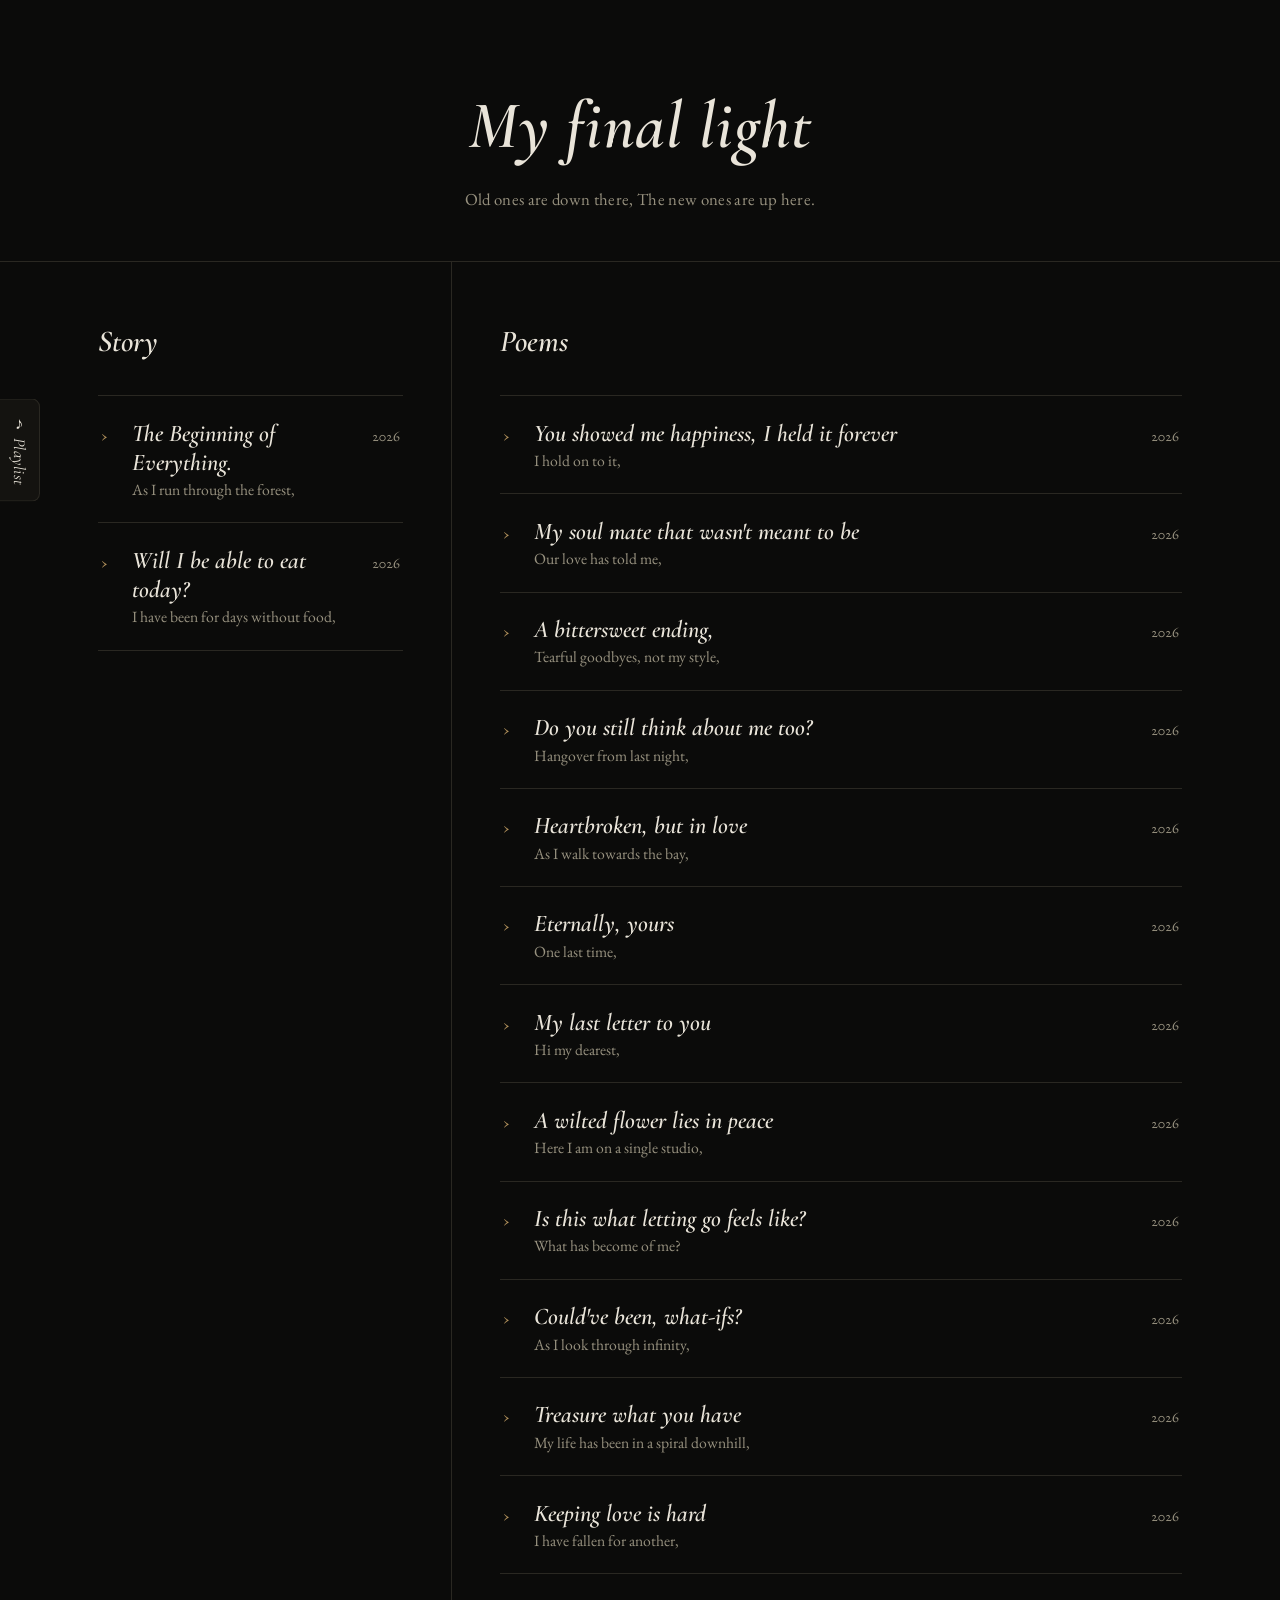
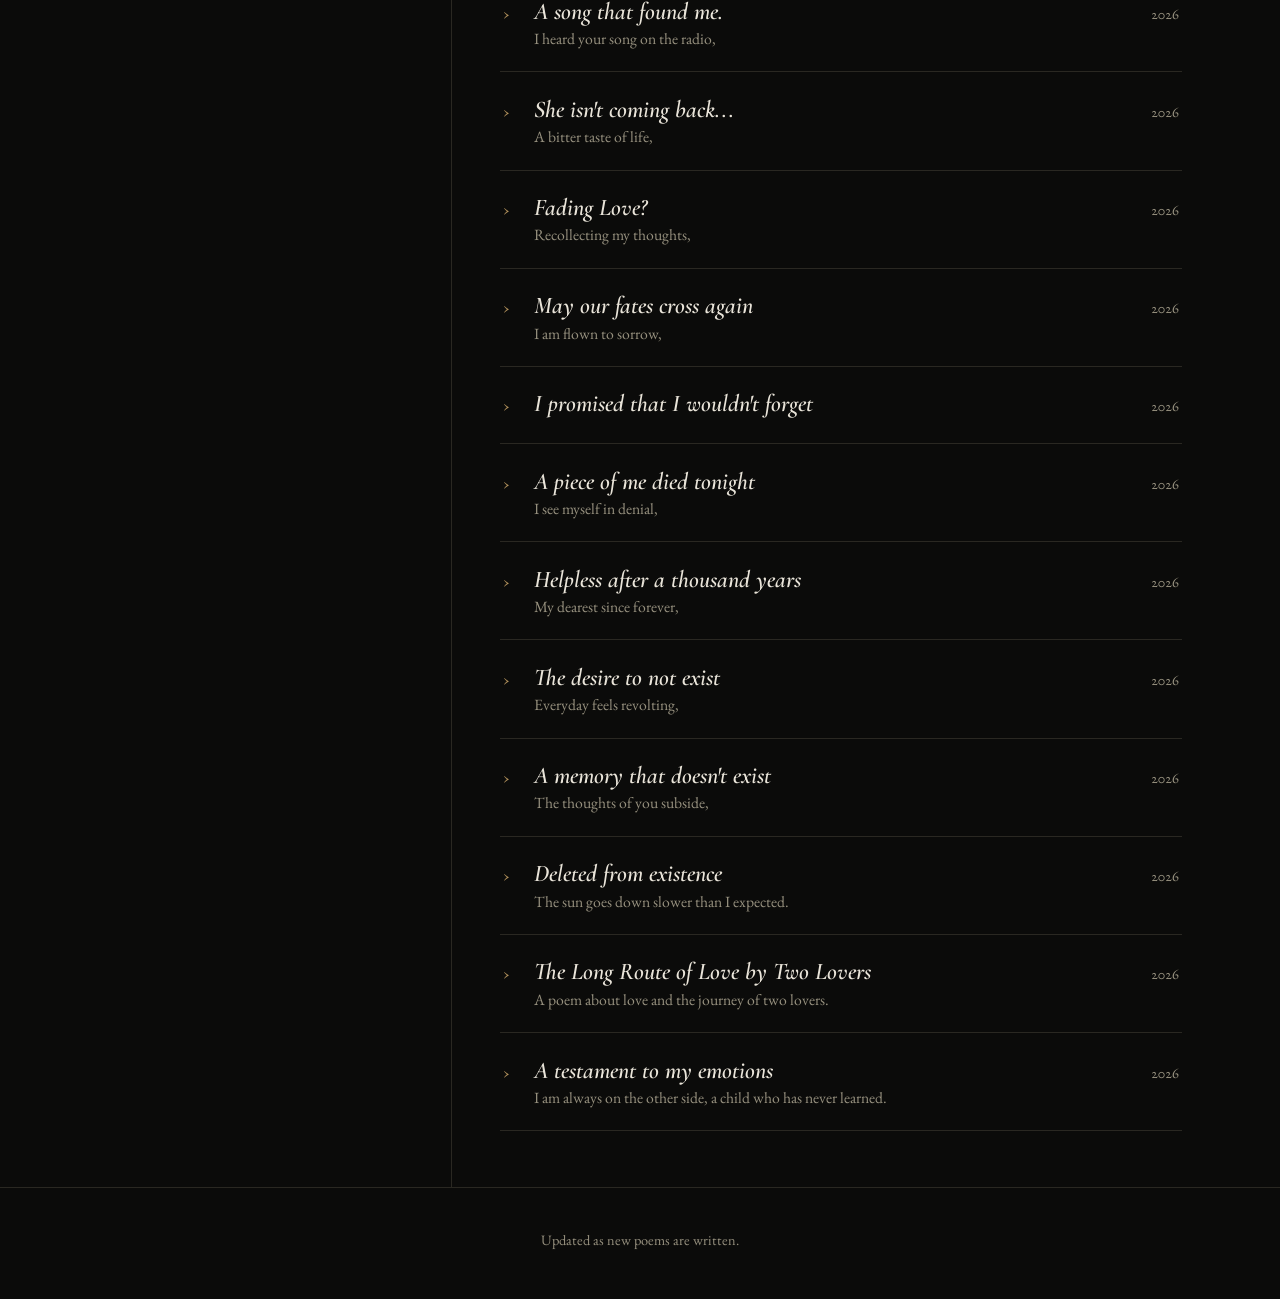
==== index.html @ 0ba79dc9 "Update header text for clarity" ====
<!DOCTYPE html>
<html lang="en">
<head>
<meta charset="UTF-8">
<meta name="viewport" content="width=device-width, initial-scale=1.0">
<title>Poems</title>
<link rel="preconnect" href="https://fonts.googleapis.com">
<link rel="preconnect" href="https://fonts.gstatic.com" crossorigin>
<link href="https://fonts.googleapis.com/css2?family=Cormorant+Garamond:ital,wght@0,400;0,600;1,400&family=EB+Garamond:ital,wght@0,400;0,500;1,400&display=swap" rel="stylesheet">

<meta name="description" content="A small collection of poems that I have written">
<meta property="og:type" content="website">
<meta property="og:title" content="The Final Light">
<meta property="og:description" content="A small collection of poems that I have written">
<meta property="og:url" content="https://flowercombsy.github.io/My-Poetry-is-Bad/">
<meta property="og:image" content="https://flowercombsy.github.io/My-Poetry-is-Bad/preview.png">
<meta name="twitter:card" content="summary_large_image">
<meta name="twitter:title" content="The Final Light">
<meta name="twitter:description" content="A small collection of poems and the stories behind them.">
<meta name="twitter:image" content="https://flowercombsy.github.io/My-Poetry-is-Bad/preview.png">
<meta name="theme-color" content="#0b0b0a">

<link rel="preconnect" href="https://fonts.googleapis.com">
<link rel="preconnect" href="https://fonts.gstatic.com" crossorigin>
<link href="https://fonts.googleapis.com/css2?family=Cormorant+Garamond:ital,wght@0,400;0,600;1,400&family=EB+Garamond:ital,wght@0,400;0,500;1,400&display=swap" rel="stylesheet">
  
<style>

  :root{
    --bg: #0b0b0a;
    --ink: #e9e4d9;
    --ink-dim: #97917f;
    --hair: #2a2822;
    --brass: #b3925c;
  }

  *{ box-sizing: border-box; }

  html, body{
    margin:0;
    padding:0;
    background: var(--bg);
    color: var(--ink);
  }

  body{
    font-family: "EB Garamond", Georgia, serif;
    font-size: 19px;
    line-height: 1.6;
  }

  a{ color: inherit; }

  ::selection{
    background: var(--brass);
    color: #0b0b0a;
  }

  header{
    padding: 4.5rem 2rem 3rem;
    text-align: center;
    border-bottom: 1px solid var(--hair);
  }

  header h1{
    font-family: "Cormorant Garamond", serif;
    font-weight: 600;
    font-style: italic;
    font-size: clamp(2.6rem, 6vw, 4.2rem);
    margin: 0 0 0.4rem;
    letter-spacing: 0.01em;
  }

  header p{
    margin: 0;
    color: var(--ink-dim);
    font-size: 1.05rem;
    letter-spacing: 0.02em;
  }

  main{
    display: grid;
    grid-template-columns: minmax(240px, 34%) 1px minmax(0, 1fr);
    max-width: 1180px;
    margin: 0 auto;
    min-height: 60vh;
  }

  .divider{
    background: var(--hair);
  }

  section{
    padding: 3.5rem 3rem;
  }

  h2{
    font-family: "Cormorant Garamond", serif;
    font-weight: 600;
    font-style: italic;
    font-size: 1.9rem;
    margin: 0 0 1.8rem;
    color: var(--ink);
  }


  .entry-list{
    display: flex;
    flex-direction: column;
  }

  .entry{
    border-top: 1px solid var(--hair);
  }

  .entry:last-child{
    border-bottom: 1px solid var(--hair);
  }

  .entry-row{
    width: 100%;
    background: none;
    border: none;
    color: inherit;
    font-family: inherit;
    text-align: left;
    cursor: pointer;
    padding: 1.4rem 0.2rem;
    display: flex;
    align-items: baseline;
    gap: 1.2rem;
    position: relative;
  }

  .entry-row:focus-visible{
    outline: 1px solid var(--brass);
    outline-offset: 4px;
  }

  .entry-mark{
    flex: none;
    width: 0.7rem;
    color: var(--brass);
    font-size: 1.1rem;
    transform: rotate(0deg);
    transition: transform 0.35s ease;
    line-height: 1;
    margin-top: 0.15rem;
  }

  .entry.open .entry-mark{
    transform: rotate(90deg);
  }

  .entry-heading{
    flex: 1;
    min-width: 0;
  }

  .entry-title{
    font-family: "Cormorant Garamond", serif;
    font-style: italic;
    font-size: 1.5rem;
    font-weight: 600;
    display: block;
  }

  .entry-preview{
    color: var(--ink-dim);
    font-size: 0.98rem;
    display: block;
    margin-top: 0.15rem;
    white-space: nowrap;
    overflow: hidden;
    text-overflow: ellipsis;
    transition: opacity 0.25s ease;
  }

  .entry.open .entry-preview{
    opacity: 0;
  }

  .entry-date{
    flex: none;
    color: var(--ink-dim);
    font-size: 0.92rem;
    font-variant-numeric: oldstyle-nums;
  }

  .entry-body-wrap{
    display: grid;
    grid-template-rows: 0fr;
    transition: grid-template-rows 0.5s cubic-bezier(0.22, 1, 0.36, 1);
  }

  .entry.open .entry-body-wrap{
    grid-template-rows: 1fr;
  }

  .entry-body-inner{
    overflow: hidden;
  }

  .entry-body{
    margin: 0 0 2rem;
    padding: 0 0 0 1.9rem;
    white-space: pre-line;
    font-size: 1.15rem;
    line-height: 1.85;
    color: #ded8ca;
    opacity: 0;
    transform: translateY(-6px);
    transition: opacity 0.4s ease 0.08s, transform 0.4s ease 0.08s;
  }

  .entry.open .entry-body{
    opacity: 1;
    transform: translateY(0);
  }

  #poems .entry-body{
    padding-left: 1.9rem;
  }

  .empty-note{
    color: var(--ink-dim);
    font-style: italic;
  }

  footer{
    text-align: center;
    padding: 2.5rem 1rem 3rem;
    color: var(--ink-dim);
    font-size: 0.9rem;
    border-top: 1px solid var(--hair);
  }

  @media (max-width: 760px){
    main{
      grid-template-columns: 1fr;
    }
    .divider{
      display: none;
    }
    section{
      padding: 2.5rem 1.5rem;
      border-bottom: 1px solid var(--hair);
    }
    header{
      padding: 3rem 1.5rem 2.2rem;
    }
  }

  @media (prefers-reduced-motion: reduce){
    .entry-body-wrap, .entry-body, .entry-mark, .entry-preview{
      transition: none !important;
    }
  }


  .playlist-tab{
    position: fixed;
    top: 50%;
    left: 0;
    transform: translateY(-50%);
    z-index: 20;
    background: #141310;
    border: 1px solid var(--hair);
    border-left: none;
    color: var(--ink);
    font-family: "Cormorant Garamond", serif;
    font-style: italic;
    font-size: 1.05rem;
    letter-spacing: 0.03em;
    padding: 0.9rem 0.55rem;
    border-radius: 0 8px 8px 0;
    cursor: pointer;
    writing-mode: vertical-rl;
    transition: background 0.25s ease, left 0.4s cubic-bezier(0.22, 1, 0.36, 1), color 0.25s ease;
  }

  .playlist-tab:hover{
    color: var(--brass);
    background: #1a1814;
  }

  .playlist-tab.shifted{
    left: 300px;
  }

  .playlist-panel{
    position: fixed;
    top: 0;
    left: 0;
    height: 100%;
    width: 300px;
    max-width: 84vw;
    background: #0e0d0b;
    border-right: 1px solid var(--hair);
    z-index: 19;
    transform: translateX(-100%);
    transition: transform 0.45s cubic-bezier(0.22, 1, 0.36, 1);
    display: flex;
    flex-direction: column;
    padding: 2.2rem 1.4rem;
    overflow-y: auto;
  }

  .playlist-panel.open{
    transform: translateX(0);
  }

  .playlist-panel h3{
    font-family: "Cormorant Garamond", serif;
    font-weight: 600;
    font-style: italic;
    font-size: 1.4rem;
    margin: 0 0 1.2rem;
    color: var(--ink);
  }

  .track-list{
    display: flex;
    flex-direction: column;
    gap: 0.2rem;
  }

  .track-row{
    display: flex;
    align-items: center;
    gap: 0.7rem;
    padding: 0.6rem 0.3rem;
    border-top: 1px solid var(--hair);
  }

  .track-list .track-row:last-child{
    border-bottom: 1px solid var(--hair);
  }

  .track-row.playing .track-name{
    color: var(--brass);
  }

  .track-play{
    flex: none;
    width: 2rem;
    height: 2rem;
    border-radius: 50%;
    border: 1px solid var(--hair);
    background: none;
    color: var(--ink);
    cursor: pointer;
    font-size: 0.85rem;
    display: flex;
    align-items: center;
    justify-content: center;
    transition: border-color 0.2s ease, color 0.2s ease;
  }

  .track-play:hover{
    border-color: var(--brass);
    color: var(--brass);
  }

  .track-name{
    flex: 1;
    min-width: 0;
    font-size: 0.95rem;
    white-space: nowrap;
    overflow: hidden;
    text-overflow: ellipsis;
  }

  .volume-control{
    display: flex;
    align-items: center;
    gap: 0.6rem;
    margin-bottom: 1.3rem;
    color: var(--ink-dim);
    font-size: 0.85rem;
  }

  .volume-control input[type="range"]{
    flex: 1;
    accent-color: var(--brass);
  }

  .playlist-note{
    margin-top: 1.2rem;
    font-size: 0.85rem;
    color: var(--ink-dim);
    line-height: 1.5;
  }

  .playlist-note a{
    color: var(--brass);
    text-decoration: underline;
  }

  @media (max-width: 760px){
    .playlist-tab.shifted{
      left: 84vw;
    }
  }
</style>
</head>
<body>

<button class="playlist-tab" id="playlist-tab">♪ Playlist</button>

<div class="playlist-panel" id="playlist-panel">
  <h3>Playlist</h3>

  <div class="volume-control">
    <span>🎵</span>
    <input type="range" id="volume-slider" min="0" max="1" step="0.01" value="0.8">
  </div>

  <div class="track-list" id="track-list"></div>

  <p class="playlist-note">Just a simple playlist, adding requested songs if wanted.
Credits: <a href="https://www.youtube.com/@Seycara" target="_blank" rel="noopener">@Seycara</a></p>
</div>

<header>
  <h1>My final light</h1>
  <p>Old ones are down there, The new ones are up here.</p>
</header>

<main>

  <section id="story">
    <h2>Story</h2>
    <div class="entry-list" id="story-list"></div>
  </section>

  <div class="divider"></div>

  <section id="poems">
    <h2>Poems</h2>
    <div class="entry-list" id="poem-list"></div>
  </section>

</main>

<footer>
  Updated as new poems are written.
</footer>

<script>

  const stories = [
    {
      title: "The Beginning of Everything.",
      date: "2026",
      preview: "As I run through the forest,",
      body: `I run from the bandits that slayed my mother,
      Nothing here is comforting, I am in pain`
    },
    {
      title: "Will I be able to eat today?",
      date: "2026",
      preview: "I have been for days without food,",
      body: `I have been running for days without food,
      I feel my legs start to weaken,
      My life, is this what it amounts to?`
    }
  ];

  const poems = [
    {
      title: "You showed me happiness, I held it forever",
      date: "2026",
      preview: "I hold on to it,",
      body: `I hold on to it,
Hoping it would never split,
I feel free,
My thoughts still eerie,

The point of no return,
Now nothing is fiction,
A miracle,
That easily fickle,

I wrote an epitaph,
I hope it was enough,
At your grave I decided to stay,
Everything was gray,

I'm so done,
Till we meet again,
I wish to attain,
A new ambition.
`
    },
    {
      title: "My soul mate that wasn't meant to be",
      date: "2026",
      preview: "Our love has told me,",
      body: `Our love has told me,
That we were too early to be,
My vow of unconditional love,
Was nothing more than a delusional cloud,

The feelings of joy and sorrow,
To still feel those feelings when I look at our old photos,
On a state that no man should be in,
Deep sorrow from within,

I saw a lily,
It reminded me of thee,
We could never be,
Yet I clung unto that dream,

I'm lonely,
I wish I saw you closely,
I look at reality,
I wish to dream eternally. 
`
    },
        {
      title: "A bittersweet ending,",
      date: "2026",
      preview: "Tearful goodbyes, not my style,",
      body: `Tearful goodbyes, not my style,
Yet after the smiles,
I run for miles,
Waiting for the tears to subside,

The break-up was casual,
You thought it was mutual,
All I could do is be silent,
While the shine goes off your pendant,

My dear, for the last time,
A final goodbye,
Now that we're strangers,
Pretending that we've never been,

A severed tree,
A yggdrasil that bloomed too early,
Our love was real,
But fragile like pure steel.`
    },
        {
      title: "Do you still think about me too?",
      date: "2026",
      preview: "Hangover from last night,",
      body: `Hangover from last night,
Appetite, satisfied,
Nameless, yet fascinated,
Inside of the backlight,
Bargaining, in a stage of grief,
Ecstatic, only for a brief,
Thereafter, can we still be?
Harmful, despite my pleas,

Facades, all unnoticed,
Oasis of a minimalist,
Resting, like a herbalist,

Yarns, scattered all across the bay,
Oftentimes, I move slowly like algae,
Uncertain, and became an allay.
`
    },
        {
      title: "Heartbroken, but in love",
      date: "2026",
      preview: "As I walk towards the bay,",
      body: `As I walk towards the bay,
A woman interrupts my way,
She asked me, are you fine?
I answered no, dead inside,

What's wrong? she said,
Everything, I replied,
Talk about it, she said,
I want to die, I replied,

As I try to jump off the bay,
She pulled my arm and yelled, stay!
Why? I yelled in pain!
You have so much reason to stay!

Standing here I realize,
Did I really want to die?
Looked back, she disappeared,
Now I see that was my consciousness trying to interfere.`
    },
        {
      title: "Eternally, yours",
      date: "2026",
      preview: "One last time,",
      body: `One last time,
I wish to see you, heroine,
For the last time,
I want to rewind,

I'm still yours,
Forevermore,
I don't know why,
Every time I think about you, I cry.

I had hoped, you would be my wife,
Yet, every time I wished for praise,
You make me feel dead inside,
I was alive with your daylight,

My regrets haunt me,
I wish it was a different me,
I was satisfied,
God, I wish you just lied.`
    },
        {
      title: "My last letter to you",
      date: "2026",
      preview: "Hi my dearest,",
      body: `Hi my dearest,
I hope this letter meets you after my attempt,
When the time is right,
My life, you were my only light,

Just know that, you aren't to blame,
For all the mistakes I have made,
Maybe I could've written this better,
But honestly, me? getting better?

My heart is racing,
Everything hurts,
My dearest, $&#@*#@!
I hope to see you,
In another life,
Or at the other side,
Maybe next time.`
    },
        {
      title: "A wilted flower lies in peace",
      date: "2026",
      preview: "Here I am on a single studio,",
      body: `Here I am on a single studio,
I made it through,
The computers have made me need glasses,
Doing well now, in my classes,

Only when I chose to bend,
I escape this painful nail bed,
A realization hits, confrontation,
You wanted me to have self-preservation,

When I look at the sky,
I realize,
That I have another source of light,
And I became independently bright.`
    },
        {
      title: "Is this what letting go feels like?",
      date: "2026",
      preview: "What has become of me?",
      body: `What has become of me?
All I see, is a boy whose afraid to fee,
I ask myself why,
When all I have done is cry,

My apartment still has a blue shade,
Just like the color of your jade,
You know, I heard thunder,
The same some I heard when we were youngsters,

Head over heels for your approval,
But when I saw you, I realize that I wasn't substantial,
I still don't know how to say goodbye,
Do I learn to move on?

I feel a sense of, calm and helpless,
When I realize, I was always less,
I wish, I could have been more,
Only if, I didn't close my door.`
    },
        {
      title: "Could've been, what-ifs?",
      date: "2026",
      preview: "As I look through infinity,",
      body: `As I look through infinity,
It hits that I am ordinary,
When I fell,
Everything was broken beyond the shell,

I wanted you to stay,
But every time I wanted to say,
You lead me estray,
I tried for both our sake,

You know I always hated severing,
And you always talked about leaving,
If I had confessed my feelings since eight,
At least I may have had a chance to negotiate,

If I had said my declaration,
Then maybe, there could have been no separation,
My dearest, you were always on the top of my narrative,
I always imagined myself as a negative.`
    },
        {
      title: "Treasure what you have",
      date: "2026",
      preview: "My life has been in a spiral downhill,",
      body: `My life has been in a spiral downhill,
Ever since you went up the biggest hill,
I ask for fate, why is it so cruel?
You were my only fuel,

My happiness gone in the blink of an eye,
I wonder, when will it be my time?
The chain of thoughts that make me drive,
Makes me wish I could have seen you thrive,

You had, the highest courtesy,
Yet you chose to be completely honest with me,
Our stupid, yet highly anticipated dreams,
Disappear along with thee,

I pray, everyday that this is a dream,
Yet I see the contrary.`
    },
        {
      title: "Keeping love is hard",
      date: "2026",
      preview: "I have fallen for another,",
      body: `I have fallen for another,
My calendar had a reminder,
Would have been our first anniversary,
If we didn't go to different unversities,

Was it illiteracy,
When you were nice to me?
Wallowing in despair,
As I feel my body start to disrepair,

My emotions got the best of me,
As I look, a tree,
The one we planted together when we were sixteen,
It has turned ghostly,

I wonder the depth,
As I feel every breath,
When I saw my new partners beauty,
That's when I realized my love for you has gone truly empty.`
    },
        {
      title: "A song that found me.",
      date: "2026",
      preview: "I heard your song on the radio,",
      body: `I heard your song on the radio,
God, I wish I hadn't played that stereo,
I feel stupid,
Even the rain feels like acid,

I was on a vacation in Tokyo,
And on the billboard, I saw your portfolio,
This time, I saw you differently,
Now I just feel apathy,

I see myself as meaningless,
I remember when I accepted your willingness,
Was I really your jockey?
Or do I have a blind psyche?

Remember when you gave me a wrapper?
Your favorite sweater,
Now I'm stuck in this chamber,
Realizing I'm a fucking failure.`
    },
        {
      title: "She isn't coming back...",
      date: "2026",
      preview: "A bitter taste of life,",
      body: `A bitter taste of life,
As I wonder, what if you were mine,
Feelings of melancholy,
When I truly realize we weren't meant to be,

Tightening my necktie,
I swear I saw you nearby,
Only that I saw a butterfly,
You and another guy,

What I saw was clear,
You were no longer my dear,
It's the twelfth,
I'm no longer myself,

All I can do is be on the backscreen,
As I hope to never be seen,
I may not be a griffin,
But I cannot see myself being a phoenix.
`
    },
        {
      title: "Fading Love?",
      date: "2026",
      preview: "Recollecting my thoughts,",
      body: `Recollecting my thoughts,
Now I operate with a clear conscience,
Shiny like the ore of quartz,
I start gaining back my patience,

My health is better, how have you been?
See as you start to grin,
"Mentally healthy",
Still on our twenties,

Still a fair maiden in my eyes,
All the guys see you as a prize,
As prosperous as our difference may be,
We still rest under the same beating tree,

I still sit below,
Drinking our favorite cacao.`
    },
        {
      title: "May our fates cross again",
      date: "2026",
      preview: "I am flown to sorrow,",
      body: `I am flown to sorrow,
I feel a sense of gloom within,
A disgusting person, hurting like an urchin,
Distancing yourself from me, I see, slowly forming a halo on thee,

Hopeful, yet unable to be reassured,
As I stand and look east, unsecured,
Turned into a pessimistic person,
Losing  hope by closing the bright curtain,

Reminiscing of when I wore a mask,
Reaching for a flask,
Everyday being an empty canvas,
Yet, when blessed by your grandness,
I feel ever so gracious.

So, this is goodbye?
All the times I try to deny,
And this is how it all ends?
As I look at the pictures, our love torn to shreds.`
    },
        {
      title: "I promised that I wouldn't forget",
      date: "2026",
      preview: "",
      body: `Do you remember our vows?
I remembered it, when I came back to our old house,
I cried, and I cried,
You told me it was your dream to live on the countryside,

A promise that I've held on,
Now I see the dawn rising east on my new lawn,
I still see myself longing for you,
Reminiscing of when we saw the ocean views,

I still see you in my dreams,
Trying to talk to you, yet always fleeting away from me,
Desperate to fall asleep and see you again,
I got closer to you, today,
This time, we were riding the subway,
All the dreams you were in led me estray,
Throughout my many endeavors,
I realize no one can replace you forever.`
    },
        {
      title: "A piece of me died tonight",
      date: "2026",
      preview: "I see myself in denial,",
      body: `I see myself in denial,
A frantic plea gone viral,
I try to understand what this symbolize,
As I run from our fleeting paradise,

The wind sharply breezes through the night,
As I hope to see you in a bright light, in a dress of white,
My thoughts begin to see you loathsome,
And I remember our dreams of living in Harlem,

As I write my feelings in this literature,
I help myself by not looking at your letters of overture,
Making sense trying to get out using bail,
A realization hits, I am truly frail,

The city lights brighten my darkest night,
Yet, you shine brighter in my eyes,
Is this goodbye?
Maybe in another life.`
    },
        {
      title: "Helpless after a thousand years",
      date: "2026",
      preview: "My dearest since forever,",
      body: `My dearest since forever,
I remember when I was still a wanderer,
Yet after spending centuries alone,
You are still of whom I adore,

You were the only one of whose wits challenged mine,
I still remember our times dining near the shrine,
A precedent reputation after your passing,
The civilization you built is still thriving,

My dearest, %8^23!@3
How have you been?
I am nothing, still a constructed screen,
Your novelty lives on for eternity.`
    },
        {
      title: "The desire to not exist",
      date: "2026",
      preview: "Everyday feels revolting,",
      body: `Everyday feels revolting,
Existing is exhausting,
I sit in a world full of billions,
A man who can't even find his own purpose,

I love in a household of desolate,
Waiting for my inevitable fate,
And when I ask myself if I have done enough,
I sit on a cell, an open door, cuffed by my thoughts on the wall,

I see my death on the screen,
Yet I do not wnat it to be seen,
I see her, my bride,
She is waiting for me on the other side,

These classified thoughts of mine alone,
Waiting for deaths call on the payphone,
My voice, all monotone,
Counting my time on the ticking metronome.
`
    },
        {
      title: "A memory that doesn't exist",
      date: "2026",
      preview: "The thoughts of you subside,",
      body: `The thoughts of you subside,
Yet every time, I am mystified,
You, are still starry-eyed,
I remember that day when I cried,

Today is the day,
Where you were out, on a display,
I see you, riding a red sleigh,
A moment that I always display,

Together we share our weakness,
A brief moment of when we see our uniqueness,
I feel your sweetness,
Your skin feels so sleekness,

I woke up,
As my dream comes to an end,
I choke up,
My heart beating, trying to mend,
I throw up,
I forgot that we had a bitter end.`
    },
    {
      title: "Deleted from existence",
      date: "2026",
      preview: "The sun goes down slower than I expected.",
      body: `I thought that you had forgotten,
Of my life, when it was rotten,
You ask of why I was so atrocious,
Yet you stop when you see into the gnosis,

I sink slowly into my insanity,
A wonder if it is all a fantasy,
I stand here, feeling redundant,
You stand in a pedestal, all triumphant,

A man like me, full of sophistry,
Even falls for the devils trickery,
A life he proposed of realism,
It made me question my moralism,

Laying here, an organized conjugation,
Sitting here, finding out the rest of my morphology,
Even if I start rewriting,
I start to see an distorted illusion,
A fracked of never seen history,
Of every sign that is foreboding.`
    },
    {
      title: "The Long Route of Love by Two Lovers",
      date: "2026",
      preview: "A poem about love and the journey of two lovers.",
      body: `Hi, I know you're seeing this,
But my mind is in a heavy mist,
I know you're full of fear,
But you can reside next to me, dear,

You know, you're the one I want,
So let me use my magical bond,
Calming you is my favorite past time,
We we're on cloud nine,

At first, it was an awkward silence that could only be broken by a falling dime,
For all the guys that want you, having you by my side feels like a crime,
Lover, my dearest, and the one I steered myself towards to,
As we lean over the horizon, I see that our love has become true,
Spring has arrived, our live is so beautiful, like the blooming flowers that pass by,

The calmness with you has made me feel helpless,
When I think of what might have been, I feel a sense of dreadfulness,
Oh, I do! As my flattering heart accepts your proposal!
I still reminisce of when you rejected your fathers endorsement of removal!

Oh my dearest, how long has it been?
It has been so long since I've been so keen,
In our grand-children's eyes, I see you, my love,
I think I saw you on the form of a dove,
I love you.`
    },
    {
      title: "A testament to my emotions",
      date: "2026",
      preview: "I am always on the other side, a child who has never learned.",
      body: `I am always on the other side,
A child who has never learned,
Yet, my emotions always seem to yearn,
for your dazzling light,

How many times do I need to learn?
Yet when I put these thoughts into words, my eyes always blur,
I cant help but express that I am irreplaceable,
But for me, you're indespesible,
If I learn how to say goodbye,
Will I be able to see myself moving on?

I feel the heavy burdens of sorrow,
For I have become nothing more than hollow,
My mind is a room full of haze,
A man mentally trapped in a distorted maze,

I push myself away from your life,
Reminiscing of what could have been while eating rice,
I can't stop the tears,
Even throughout, all these years,
I wish I could have loved you, when you were near,
I MISS YOU, MY DEAR,
My dearest, #%&(*$%31
You were the prettiest,
The loveliest,
Goodbye.`
    }
    
  ];

  function renderEntries(entries, container, emptyMessage){
    if(entries.length === 0){
      container.innerHTML = `<p class="empty-note">${emptyMessage}</p>`;
      return;
    }

    entries.forEach((entry) => {
      const item = document.createElement("div");
      item.className = "entry";

      item.innerHTML = `
        <button class="entry-row" aria-expanded="false">
          <span class="entry-mark">&rsaquo;</span>
          <span class="entry-heading">
            <span class="entry-title">${entry.title}</span>
            <span class="entry-preview">${entry.preview || ""}</span>
          </span>
          <span class="entry-date">${entry.date || ""}</span>
        </button>
        <div class="entry-body-wrap">
          <div class="entry-body-inner">
            <p class="entry-body">${entry.body.trim()}</p>
          </div>
        </div>
      `;

      const row = item.querySelector(".entry-row");
      row.addEventListener("click", () => {
        const isOpen = item.classList.contains("open");
        item.classList.toggle("open", !isOpen);
        row.setAttribute("aria-expanded", String(!isOpen));
      });

      container.appendChild(item);
    });
  }

  renderEntries(stories, document.getElementById("story-list"), "");
  renderEntries(poems, document.getElementById("poem-list"), "");
</script>

<script>
  const tracks = [
    { name: "when-she-laughs.mp3", file: "audios/when-she-laughs.mp3" },
    { name: "Placeholder", file: "audio/placeholder.mp3" }
  ];

  const audio = new Audio();
  audio.volume = 0.8;
  let currentTrack = -1;

  const trackListEl = document.getElementById("track-list");
  const volumeSlider = document.getElementById("volume-slider");
  const playlistTab = document.getElementById("playlist-tab");
  const playlistPanel = document.getElementById("playlist-panel");

  const rows = tracks.map((track, i) => {
    const row = document.createElement("div");
    row.className = "track-row";
    row.innerHTML = `
      <button class="track-play" aria-label="Play ${track.name}">▶</button>
      <span class="track-name">${track.name}</span>
    `;
    const btn = row.querySelector(".track-play");
    btn.addEventListener("click", () => {
      if(currentTrack === i && !audio.paused){
        audio.pause();
      } else {
        playTrack(i);
      }
    });
    trackListEl.appendChild(row);
    return row;
  });

  function setPlayingUI(){
    rows.forEach((row, i) => {
      const btn = row.querySelector(".track-play");
      const isThisTrack = i === currentTrack;
      const isPlaying = isThisTrack && !audio.paused;
      row.classList.toggle("playing", isPlaying);
      btn.textContent = isPlaying ? "⏸" : "▶";
    });
  }

  function playTrack(i){
    currentTrack = (i + tracks.length) % tracks.length;
    audio.src = tracks[currentTrack].file;
    audio.play().catch(() => {
    });
    setPlayingUI();
  }

  audio.addEventListener("play", setPlayingUI);
  audio.addEventListener("pause", setPlayingUI);
  audio.addEventListener("ended", () => playTrack(currentTrack + 1));

  volumeSlider.addEventListener("input", () => {
    audio.volume = parseFloat(volumeSlider.value);
  });

  playlistTab.addEventListener("click", () => {
    const isOpen = playlistPanel.classList.toggle("open");
    playlistTab.classList.toggle("shifted", isOpen);
    playlistTab.textContent = isOpen ? "✕ Close" : "♪ Playlist";
  });
</script>

</body>
</html>
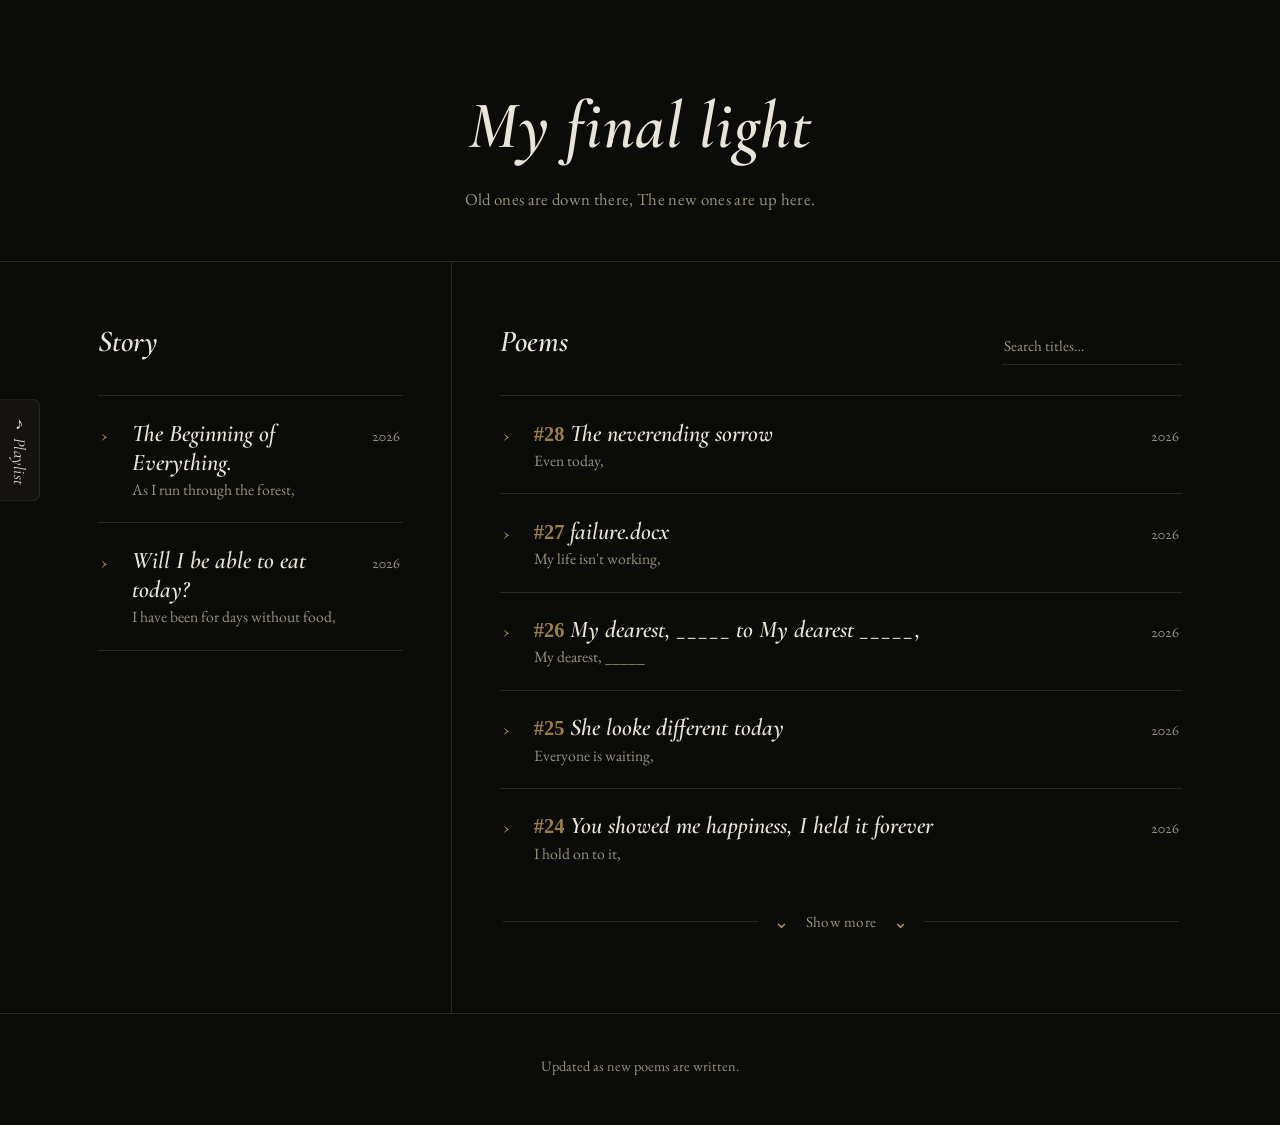
==== commit e385d264: "yes" ====
--- a/index.html
+++ b/index.html
@@ -4,9 +4,6 @@
 <meta charset="UTF-8">
 <meta name="viewport" content="width=device-width, initial-scale=1.0">
 <title>Poems</title>
-<link rel="preconnect" href="https://fonts.googleapis.com">
-<link rel="preconnect" href="https://fonts.gstatic.com" crossorigin>
-<link href="https://fonts.googleapis.com/css2?family=Cormorant+Garamond:ital,wght@0,400;0,600;1,400&family=EB+Garamond:ital,wght@0,400;0,500;1,400&display=swap" rel="stylesheet">
 
 <meta name="description" content="A small collection of poems that I have written">
 <meta property="og:type" content="website">
@@ -20,389 +17,11 @@
 <meta name="twitter:image" content="https://flowercombsy.github.io/My-Poetry-is-Bad/preview.png">
 <meta name="theme-color" content="#0b0b0a">
 
+<link rel="icon" type="image/png" href="favicon.png">
 <link rel="preconnect" href="https://fonts.googleapis.com">
 <link rel="preconnect" href="https://fonts.gstatic.com" crossorigin>
 <link href="https://fonts.googleapis.com/css2?family=Cormorant+Garamond:ital,wght@0,400;0,600;1,400&family=EB+Garamond:ital,wght@0,400;0,500;1,400&display=swap" rel="stylesheet">
-  
-<style>
-
-  :root{
-    --bg: #0b0b0a;
-    --ink: #e9e4d9;
-    --ink-dim: #97917f;
-    --hair: #2a2822;
-    --brass: #b3925c;
-  }
-
-  *{ box-sizing: border-box; }
-
-  html, body{
-    margin:0;
-    padding:0;
-    background: var(--bg);
-    color: var(--ink);
-  }
-
-  body{
-    font-family: "EB Garamond", Georgia, serif;
-    font-size: 19px;
-    line-height: 1.6;
-  }
-
-  a{ color: inherit; }
-
-  ::selection{
-    background: var(--brass);
-    color: #0b0b0a;
-  }
-
-  header{
-    padding: 4.5rem 2rem 3rem;
-    text-align: center;
-    border-bottom: 1px solid var(--hair);
-  }
-
-  header h1{
-    font-family: "Cormorant Garamond", serif;
-    font-weight: 600;
-    font-style: italic;
-    font-size: clamp(2.6rem, 6vw, 4.2rem);
-    margin: 0 0 0.4rem;
-    letter-spacing: 0.01em;
-  }
-
-  header p{
-    margin: 0;
-    color: var(--ink-dim);
-    font-size: 1.05rem;
-    letter-spacing: 0.02em;
-  }
-
-  main{
-    display: grid;
-    grid-template-columns: minmax(240px, 34%) 1px minmax(0, 1fr);
-    max-width: 1180px;
-    margin: 0 auto;
-    min-height: 60vh;
-  }
-
-  .divider{
-    background: var(--hair);
-  }
-
-  section{
-    padding: 3.5rem 3rem;
-  }
-
-  h2{
-    font-family: "Cormorant Garamond", serif;
-    font-weight: 600;
-    font-style: italic;
-    font-size: 1.9rem;
-    margin: 0 0 1.8rem;
-    color: var(--ink);
-  }
-
-
-  .entry-list{
-    display: flex;
-    flex-direction: column;
-  }
-
-  .entry{
-    border-top: 1px solid var(--hair);
-  }
-
-  .entry:last-child{
-    border-bottom: 1px solid var(--hair);
-  }
-
-  .entry-row{
-    width: 100%;
-    background: none;
-    border: none;
-    color: inherit;
-    font-family: inherit;
-    text-align: left;
-    cursor: pointer;
-    padding: 1.4rem 0.2rem;
-    display: flex;
-    align-items: baseline;
-    gap: 1.2rem;
-    position: relative;
-  }
-
-  .entry-row:focus-visible{
-    outline: 1px solid var(--brass);
-    outline-offset: 4px;
-  }
-
-  .entry-mark{
-    flex: none;
-    width: 0.7rem;
-    color: var(--brass);
-    font-size: 1.1rem;
-    transform: rotate(0deg);
-    transition: transform 0.35s ease;
-    line-height: 1;
-    margin-top: 0.15rem;
-  }
-
-  .entry.open .entry-mark{
-    transform: rotate(90deg);
-  }
-
-  .entry-heading{
-    flex: 1;
-    min-width: 0;
-  }
-
-  .entry-title{
-    font-family: "Cormorant Garamond", serif;
-    font-style: italic;
-    font-size: 1.5rem;
-    font-weight: 600;
-    display: block;
-  }
-
-  .entry-preview{
-    color: var(--ink-dim);
-    font-size: 0.98rem;
-    display: block;
-    margin-top: 0.15rem;
-    white-space: nowrap;
-    overflow: hidden;
-    text-overflow: ellipsis;
-    transition: opacity 0.25s ease;
-  }
-
-  .entry.open .entry-preview{
-    opacity: 0;
-  }
-
-  .entry-date{
-    flex: none;
-    color: var(--ink-dim);
-    font-size: 0.92rem;
-    font-variant-numeric: oldstyle-nums;
-  }
-
-  .entry-body-wrap{
-    display: grid;
-    grid-template-rows: 0fr;
-    transition: grid-template-rows 0.5s cubic-bezier(0.22, 1, 0.36, 1);
-  }
-
-  .entry.open .entry-body-wrap{
-    grid-template-rows: 1fr;
-  }
-
-  .entry-body-inner{
-    overflow: hidden;
-  }
-
-  .entry-body{
-    margin: 0 0 2rem;
-    padding: 0 0 0 1.9rem;
-    white-space: pre-line;
-    font-size: 1.15rem;
-    line-height: 1.85;
-    color: #ded8ca;
-    opacity: 0;
-    transform: translateY(-6px);
-    transition: opacity 0.4s ease 0.08s, transform 0.4s ease 0.08s;
-  }
-
-  .entry.open .entry-body{
-    opacity: 1;
-    transform: translateY(0);
-  }
-
-  #poems .entry-body{
-    padding-left: 1.9rem;
-  }
-
-  .empty-note{
-    color: var(--ink-dim);
-    font-style: italic;
-  }
-
-  footer{
-    text-align: center;
-    padding: 2.5rem 1rem 3rem;
-    color: var(--ink-dim);
-    font-size: 0.9rem;
-    border-top: 1px solid var(--hair);
-  }
-
-  @media (max-width: 760px){
-    main{
-      grid-template-columns: 1fr;
-    }
-    .divider{
-      display: none;
-    }
-    section{
-      padding: 2.5rem 1.5rem;
-      border-bottom: 1px solid var(--hair);
-    }
-    header{
-      padding: 3rem 1.5rem 2.2rem;
-    }
-  }
-
-  @media (prefers-reduced-motion: reduce){
-    .entry-body-wrap, .entry-body, .entry-mark, .entry-preview{
-      transition: none !important;
-    }
-  }
-
-
-  .playlist-tab{
-    position: fixed;
-    top: 50%;
-    left: 0;
-    transform: translateY(-50%);
-    z-index: 20;
-    background: #141310;
-    border: 1px solid var(--hair);
-    border-left: none;
-    color: var(--ink);
-    font-family: "Cormorant Garamond", serif;
-    font-style: italic;
-    font-size: 1.05rem;
-    letter-spacing: 0.03em;
-    padding: 0.9rem 0.55rem;
-    border-radius: 0 8px 8px 0;
-    cursor: pointer;
-    writing-mode: vertical-rl;
-    transition: background 0.25s ease, left 0.4s cubic-bezier(0.22, 1, 0.36, 1), color 0.25s ease;
-  }
-
-  .playlist-tab:hover{
-    color: var(--brass);
-    background: #1a1814;
-  }
-
-  .playlist-tab.shifted{
-    left: 300px;
-  }
-
-  .playlist-panel{
-    position: fixed;
-    top: 0;
-    left: 0;
-    height: 100%;
-    width: 300px;
-    max-width: 84vw;
-    background: #0e0d0b;
-    border-right: 1px solid var(--hair);
-    z-index: 19;
-    transform: translateX(-100%);
-    transition: transform 0.45s cubic-bezier(0.22, 1, 0.36, 1);
-    display: flex;
-    flex-direction: column;
-    padding: 2.2rem 1.4rem;
-    overflow-y: auto;
-  }
-
-  .playlist-panel.open{
-    transform: translateX(0);
-  }
-
-  .playlist-panel h3{
-    font-family: "Cormorant Garamond", serif;
-    font-weight: 600;
-    font-style: italic;
-    font-size: 1.4rem;
-    margin: 0 0 1.2rem;
-    color: var(--ink);
-  }
-
-  .track-list{
-    display: flex;
-    flex-direction: column;
-    gap: 0.2rem;
-  }
-
-  .track-row{
-    display: flex;
-    align-items: center;
-    gap: 0.7rem;
-    padding: 0.6rem 0.3rem;
-    border-top: 1px solid var(--hair);
-  }
-
-  .track-list .track-row:last-child{
-    border-bottom: 1px solid var(--hair);
-  }
-
-  .track-row.playing .track-name{
-    color: var(--brass);
-  }
-
-  .track-play{
-    flex: none;
-    width: 2rem;
-    height: 2rem;
-    border-radius: 50%;
-    border: 1px solid var(--hair);
-    background: none;
-    color: var(--ink);
-    cursor: pointer;
-    font-size: 0.85rem;
-    display: flex;
-    align-items: center;
-    justify-content: center;
-    transition: border-color 0.2s ease, color 0.2s ease;
-  }
-
-  .track-play:hover{
-    border-color: var(--brass);
-    color: var(--brass);
-  }
-
-  .track-name{
-    flex: 1;
-    min-width: 0;
-    font-size: 0.95rem;
-    white-space: nowrap;
-    overflow: hidden;
-    text-overflow: ellipsis;
-  }
-
-  .volume-control{
-    display: flex;
-    align-items: center;
-    gap: 0.6rem;
-    margin-bottom: 1.3rem;
-    color: var(--ink-dim);
-    font-size: 0.85rem;
-  }
-
-  .volume-control input[type="range"]{
-    flex: 1;
-    accent-color: var(--brass);
-  }
-
-  .playlist-note{
-    margin-top: 1.2rem;
-    font-size: 0.85rem;
-    color: var(--ink-dim);
-    line-height: 1.5;
-  }
-
-  .playlist-note a{
-    color: var(--brass);
-    text-decoration: underline;
-  }
-
-  @media (max-width: 760px){
-    .playlist-tab.shifted{
-      left: 84vw;
-    }
-  }
-</style>
+<link rel="stylesheet" href="style.css">
 </head>
 <body>
 
@@ -437,7 +56,10 @@
   <div class="divider"></div>
 
   <section id="poems">
-    <h2>Poems</h2>
+    <div class="poems-header">
+      <h2>Poems</h2>
+      <input type="text" id="poem-search" class="poem-search" placeholder="Search titles…" aria-label="Search poem titles">
+    </div>
     <div class="entry-list" id="poem-list"></div>
   </section>
 
@@ -447,718 +69,8 @@
   Updated as new poems are written.
 </footer>
 
-<script>
-
-  const stories = [
-    {
-      title: "The Beginning of Everything.",
-      date: "2026",
-      preview: "As I run through the forest,",
-      body: `I run from the bandits that slayed my mother,
-      Nothing here is comforting, I am in pain`
-    },
-    {
-      title: "Will I be able to eat today?",
-      date: "2026",
-      preview: "I have been for days without food,",
-      body: `I have been running for days without food,
-      I feel my legs start to weaken,
-      My life, is this what it amounts to?`
-    }
-  ];
-
-  const poems = [
-    {
-      title: "You showed me happiness, I held it forever",
-      date: "2026",
-      preview: "I hold on to it,",
-      body: `I hold on to it,
-Hoping it would never split,
-I feel free,
-My thoughts still eerie,
-
-The point of no return,
-Now nothing is fiction,
-A miracle,
-That easily fickle,
-
-I wrote an epitaph,
-I hope it was enough,
-At your grave I decided to stay,
-Everything was gray,
-
-I'm so done,
-Till we meet again,
-I wish to attain,
-A new ambition.
-`
-    },
-    {
-      title: "My soul mate that wasn't meant to be",
-      date: "2026",
-      preview: "Our love has told me,",
-      body: `Our love has told me,
-That we were too early to be,
-My vow of unconditional love,
-Was nothing more than a delusional cloud,
-
-The feelings of joy and sorrow,
-To still feel those feelings when I look at our old photos,
-On a state that no man should be in,
-Deep sorrow from within,
-
-I saw a lily,
-It reminded me of thee,
-We could never be,
-Yet I clung unto that dream,
-
-I'm lonely,
-I wish I saw you closely,
-I look at reality,
-I wish to dream eternally. 
-`
-    },
-        {
-      title: "A bittersweet ending,",
-      date: "2026",
-      preview: "Tearful goodbyes, not my style,",
-      body: `Tearful goodbyes, not my style,
-Yet after the smiles,
-I run for miles,
-Waiting for the tears to subside,
-
-The break-up was casual,
-You thought it was mutual,
-All I could do is be silent,
-While the shine goes off your pendant,
-
-My dear, for the last time,
-A final goodbye,
-Now that we're strangers,
-Pretending that we've never been,
-
-A severed tree,
-A yggdrasil that bloomed too early,
-Our love was real,
-But fragile like pure steel.`
-    },
-        {
-      title: "Do you still think about me too?",
-      date: "2026",
-      preview: "Hangover from last night,",
-      body: `Hangover from last night,
-Appetite, satisfied,
-Nameless, yet fascinated,
-Inside of the backlight,
-Bargaining, in a stage of grief,
-Ecstatic, only for a brief,
-Thereafter, can we still be?
-Harmful, despite my pleas,
-
-Facades, all unnoticed,
-Oasis of a minimalist,
-Resting, like a herbalist,
-
-Yarns, scattered all across the bay,
-Oftentimes, I move slowly like algae,
-Uncertain, and became an allay.
-`
-    },
-        {
-      title: "Heartbroken, but in love",
-      date: "2026",
-      preview: "As I walk towards the bay,",
-      body: `As I walk towards the bay,
-A woman interrupts my way,
-She asked me, are you fine?
-I answered no, dead inside,
-
-What's wrong? she said,
-Everything, I replied,
-Talk about it, she said,
-I want to die, I replied,
-
-As I try to jump off the bay,
-She pulled my arm and yelled, stay!
-Why? I yelled in pain!
-You have so much reason to stay!
-
-Standing here I realize,
-Did I really want to die?
-Looked back, she disappeared,
-Now I see that was my consciousness trying to interfere.`
-    },
-        {
-      title: "Eternally, yours",
-      date: "2026",
-      preview: "One last time,",
-      body: `One last time,
-I wish to see you, heroine,
-For the last time,
-I want to rewind,
-
-I'm still yours,
-Forevermore,
-I don't know why,
-Every time I think about you, I cry.
-
-I had hoped, you would be my wife,
-Yet, every time I wished for praise,
-You make me feel dead inside,
-I was alive with your daylight,
-
-My regrets haunt me,
-I wish it was a different me,
-I was satisfied,
-God, I wish you just lied.`
-    },
-        {
-      title: "My last letter to you",
-      date: "2026",
-      preview: "Hi my dearest,",
-      body: `Hi my dearest,
-I hope this letter meets you after my attempt,
-When the time is right,
-My life, you were my only light,
-
-Just know that, you aren't to blame,
-For all the mistakes I have made,
-Maybe I could've written this better,
-But honestly, me? getting better?
-
-My heart is racing,
-Everything hurts,
-My dearest, $&#@*#@!
-I hope to see you,
-In another life,
-Or at the other side,
-Maybe next time.`
-    },
-        {
-      title: "A wilted flower lies in peace",
-      date: "2026",
-      preview: "Here I am on a single studio,",
-      body: `Here I am on a single studio,
-I made it through,
-The computers have made me need glasses,
-Doing well now, in my classes,
-
-Only when I chose to bend,
-I escape this painful nail bed,
-A realization hits, confrontation,
-You wanted me to have self-preservation,
-
-When I look at the sky,
-I realize,
-That I have another source of light,
-And I became independently bright.`
-    },
-        {
-      title: "Is this what letting go feels like?",
-      date: "2026",
-      preview: "What has become of me?",
-      body: `What has become of me?
-All I see, is a boy whose afraid to fee,
-I ask myself why,
-When all I have done is cry,
-
-My apartment still has a blue shade,
-Just like the color of your jade,
-You know, I heard thunder,
-The same some I heard when we were youngsters,
-
-Head over heels for your approval,
-But when I saw you, I realize that I wasn't substantial,
-I still don't know how to say goodbye,
-Do I learn to move on?
-
-I feel a sense of, calm and helpless,
-When I realize, I was always less,
-I wish, I could have been more,
-Only if, I didn't close my door.`
-    },
-        {
-      title: "Could've been, what-ifs?",
-      date: "2026",
-      preview: "As I look through infinity,",
-      body: `As I look through infinity,
-It hits that I am ordinary,
-When I fell,
-Everything was broken beyond the shell,
-
-I wanted you to stay,
-But every time I wanted to say,
-You lead me estray,
-I tried for both our sake,
-
-You know I always hated severing,
-And you always talked about leaving,
-If I had confessed my feelings since eight,
-At least I may have had a chance to negotiate,
-
-If I had said my declaration,
-Then maybe, there could have been no separation,
-My dearest, you were always on the top of my narrative,
-I always imagined myself as a negative.`
-    },
-        {
-      title: "Treasure what you have",
-      date: "2026",
-      preview: "My life has been in a spiral downhill,",
-      body: `My life has been in a spiral downhill,
-Ever since you went up the biggest hill,
-I ask for fate, why is it so cruel?
-You were my only fuel,
-
-My happiness gone in the blink of an eye,
-I wonder, when will it be my time?
-The chain of thoughts that make me drive,
-Makes me wish I could have seen you thrive,
-
-You had, the highest courtesy,
-Yet you chose to be completely honest with me,
-Our stupid, yet highly anticipated dreams,
-Disappear along with thee,
-
-I pray, everyday that this is a dream,
-Yet I see the contrary.`
-    },
-        {
-      title: "Keeping love is hard",
-      date: "2026",
-      preview: "I have fallen for another,",
-      body: `I have fallen for another,
-My calendar had a reminder,
-Would have been our first anniversary,
-If we didn't go to different unversities,
-
-Was it illiteracy,
-When you were nice to me?
-Wallowing in despair,
-As I feel my body start to disrepair,
-
-My emotions got the best of me,
-As I look, a tree,
-The one we planted together when we were sixteen,
-It has turned ghostly,
-
-I wonder the depth,
-As I feel every breath,
-When I saw my new partners beauty,
-That's when I realized my love for you has gone truly empty.`
-    },
-        {
-      title: "A song that found me.",
-      date: "2026",
-      preview: "I heard your song on the radio,",
-      body: `I heard your song on the radio,
-God, I wish I hadn't played that stereo,
-I feel stupid,
-Even the rain feels like acid,
-
-I was on a vacation in Tokyo,
-And on the billboard, I saw your portfolio,
-This time, I saw you differently,
-Now I just feel apathy,
-
-I see myself as meaningless,
-I remember when I accepted your willingness,
-Was I really your jockey?
-Or do I have a blind psyche?
-
-Remember when you gave me a wrapper?
-Your favorite sweater,
-Now I'm stuck in this chamber,
-Realizing I'm a fucking failure.`
-    },
-        {
-      title: "She isn't coming back...",
-      date: "2026",
-      preview: "A bitter taste of life,",
-      body: `A bitter taste of life,
-As I wonder, what if you were mine,
-Feelings of melancholy,
-When I truly realize we weren't meant to be,
-
-Tightening my necktie,
-I swear I saw you nearby,
-Only that I saw a butterfly,
-You and another guy,
-
-What I saw was clear,
-You were no longer my dear,
-It's the twelfth,
-I'm no longer myself,
-
-All I can do is be on the backscreen,
-As I hope to never be seen,
-I may not be a griffin,
-But I cannot see myself being a phoenix.
-`
-    },
-        {
-      title: "Fading Love?",
-      date: "2026",
-      preview: "Recollecting my thoughts,",
-      body: `Recollecting my thoughts,
-Now I operate with a clear conscience,
-Shiny like the ore of quartz,
-I start gaining back my patience,
-
-My health is better, how have you been?
-See as you start to grin,
-"Mentally healthy",
-Still on our twenties,
-
-Still a fair maiden in my eyes,
-All the guys see you as a prize,
-As prosperous as our difference may be,
-We still rest under the same beating tree,
-
-I still sit below,
-Drinking our favorite cacao.`
-    },
-        {
-      title: "May our fates cross again",
-      date: "2026",
-      preview: "I am flown to sorrow,",
-      body: `I am flown to sorrow,
-I feel a sense of gloom within,
-A disgusting person, hurting like an urchin,
-Distancing yourself from me, I see, slowly forming a halo on thee,
-
-Hopeful, yet unable to be reassured,
-As I stand and look east, unsecured,
-Turned into a pessimistic person,
-Losing  hope by closing the bright curtain,
-
-Reminiscing of when I wore a mask,
-Reaching for a flask,
-Everyday being an empty canvas,
-Yet, when blessed by your grandness,
-I feel ever so gracious.
-
-So, this is goodbye?
-All the times I try to deny,
-And this is how it all ends?
-As I look at the pictures, our love torn to shreds.`
-    },
-        {
-      title: "I promised that I wouldn't forget",
-      date: "2026",
-      preview: "",
-      body: `Do you remember our vows?
-I remembered it, when I came back to our old house,
-I cried, and I cried,
-You told me it was your dream to live on the countryside,
-
-A promise that I've held on,
-Now I see the dawn rising east on my new lawn,
-I still see myself longing for you,
-Reminiscing of when we saw the ocean views,
-
-I still see you in my dreams,
-Trying to talk to you, yet always fleeting away from me,
-Desperate to fall asleep and see you again,
-I got closer to you, today,
-This time, we were riding the subway,
-All the dreams you were in led me estray,
-Throughout my many endeavors,
-I realize no one can replace you forever.`
-    },
-        {
-      title: "A piece of me died tonight",
-      date: "2026",
-      preview: "I see myself in denial,",
-      body: `I see myself in denial,
-A frantic plea gone viral,
-I try to understand what this symbolize,
-As I run from our fleeting paradise,
-
-The wind sharply breezes through the night,
-As I hope to see you in a bright light, in a dress of white,
-My thoughts begin to see you loathsome,
-And I remember our dreams of living in Harlem,
-
-As I write my feelings in this literature,
-I help myself by not looking at your letters of overture,
-Making sense trying to get out using bail,
-A realization hits, I am truly frail,
-
-The city lights brighten my darkest night,
-Yet, you shine brighter in my eyes,
-Is this goodbye?
-Maybe in another life.`
-    },
-        {
-      title: "Helpless after a thousand years",
-      date: "2026",
-      preview: "My dearest since forever,",
-      body: `My dearest since forever,
-I remember when I was still a wanderer,
-Yet after spending centuries alone,
-You are still of whom I adore,
-
-You were the only one of whose wits challenged mine,
-I still remember our times dining near the shrine,
-A precedent reputation after your passing,
-The civilization you built is still thriving,
-
-My dearest, %8^23!@3
-How have you been?
-I am nothing, still a constructed screen,
-Your novelty lives on for eternity.`
-    },
-        {
-      title: "The desire to not exist",
-      date: "2026",
-      preview: "Everyday feels revolting,",
-      body: `Everyday feels revolting,
-Existing is exhausting,
-I sit in a world full of billions,
-A man who can't even find his own purpose,
-
-I love in a household of desolate,
-Waiting for my inevitable fate,
-And when I ask myself if I have done enough,
-I sit on a cell, an open door, cuffed by my thoughts on the wall,
-
-I see my death on the screen,
-Yet I do not wnat it to be seen,
-I see her, my bride,
-She is waiting for me on the other side,
-
-These classified thoughts of mine alone,
-Waiting for deaths call on the payphone,
-My voice, all monotone,
-Counting my time on the ticking metronome.
-`
-    },
-        {
-      title: "A memory that doesn't exist",
-      date: "2026",
-      preview: "The thoughts of you subside,",
-      body: `The thoughts of you subside,
-Yet every time, I am mystified,
-You, are still starry-eyed,
-I remember that day when I cried,
-
-Today is the day,
-Where you were out, on a display,
-I see you, riding a red sleigh,
-A moment that I always display,
-
-Together we share our weakness,
-A brief moment of when we see our uniqueness,
-I feel your sweetness,
-Your skin feels so sleekness,
-
-I woke up,
-As my dream comes to an end,
-I choke up,
-My heart beating, trying to mend,
-I throw up,
-I forgot that we had a bitter end.`
-    },
-    {
-      title: "Deleted from existence",
-      date: "2026",
-      preview: "The sun goes down slower than I expected.",
-      body: `I thought that you had forgotten,
-Of my life, when it was rotten,
-You ask of why I was so atrocious,
-Yet you stop when you see into the gnosis,
-
-I sink slowly into my insanity,
-A wonder if it is all a fantasy,
-I stand here, feeling redundant,
-You stand in a pedestal, all triumphant,
-
-A man like me, full of sophistry,
-Even falls for the devils trickery,
-A life he proposed of realism,
-It made me question my moralism,
-
-Laying here, an organized conjugation,
-Sitting here, finding out the rest of my morphology,
-Even if I start rewriting,
-I start to see an distorted illusion,
-A fracked of never seen history,
-Of every sign that is foreboding.`
-    },
-    {
-      title: "The Long Route of Love by Two Lovers",
-      date: "2026",
-      preview: "A poem about love and the journey of two lovers.",
-      body: `Hi, I know you're seeing this,
-But my mind is in a heavy mist,
-I know you're full of fear,
-But you can reside next to me, dear,
-
-You know, you're the one I want,
-So let me use my magical bond,
-Calming you is my favorite past time,
-We we're on cloud nine,
-
-At first, it was an awkward silence that could only be broken by a falling dime,
-For all the guys that want you, having you by my side feels like a crime,
-Lover, my dearest, and the one I steered myself towards to,
-As we lean over the horizon, I see that our love has become true,
-Spring has arrived, our live is so beautiful, like the blooming flowers that pass by,
-
-The calmness with you has made me feel helpless,
-When I think of what might have been, I feel a sense of dreadfulness,
-Oh, I do! As my flattering heart accepts your proposal!
-I still reminisce of when you rejected your fathers endorsement of removal!
-
-Oh my dearest, how long has it been?
-It has been so long since I've been so keen,
-In our grand-children's eyes, I see you, my love,
-I think I saw you on the form of a dove,
-I love you.`
-    },
-    {
-      title: "A testament to my emotions",
-      date: "2026",
-      preview: "I am always on the other side, a child who has never learned.",
-      body: `I am always on the other side,
-A child who has never learned,
-Yet, my emotions always seem to yearn,
-for your dazzling light,
-
-How many times do I need to learn?
-Yet when I put these thoughts into words, my eyes always blur,
-I cant help but express that I am irreplaceable,
-But for me, you're indespesible,
-If I learn how to say goodbye,
-Will I be able to see myself moving on?
-
-I feel the heavy burdens of sorrow,
-For I have become nothing more than hollow,
-My mind is a room full of haze,
-A man mentally trapped in a distorted maze,
-
-I push myself away from your life,
-Reminiscing of what could have been while eating rice,
-I can't stop the tears,
-Even throughout, all these years,
-I wish I could have loved you, when you were near,
-I MISS YOU, MY DEAR,
-My dearest, #%&(*$%31
-You were the prettiest,
-The loveliest,
-Goodbye.`
-    }
-    
-  ];
-
-  function renderEntries(entries, container, emptyMessage){
-    if(entries.length === 0){
-      container.innerHTML = `<p class="empty-note">${emptyMessage}</p>`;
-      return;
-    }
-
-    entries.forEach((entry) => {
-      const item = document.createElement("div");
-      item.className = "entry";
-
-      item.innerHTML = `
-        <button class="entry-row" aria-expanded="false">
-          <span class="entry-mark">&rsaquo;</span>
-          <span class="entry-heading">
-            <span class="entry-title">${entry.title}</span>
-            <span class="entry-preview">${entry.preview || ""}</span>
-          </span>
-          <span class="entry-date">${entry.date || ""}</span>
-        </button>
-        <div class="entry-body-wrap">
-          <div class="entry-body-inner">
-            <p class="entry-body">${entry.body.trim()}</p>
-          </div>
-        </div>
-      `;
-
-      const row = item.querySelector(".entry-row");
-      row.addEventListener("click", () => {
-        const isOpen = item.classList.contains("open");
-        item.classList.toggle("open", !isOpen);
-        row.setAttribute("aria-expanded", String(!isOpen));
-      });
-
-      container.appendChild(item);
-    });
-  }
-
-  renderEntries(stories, document.getElementById("story-list"), "");
-  renderEntries(poems, document.getElementById("poem-list"), "");
-</script>
-
-<script>
-  const tracks = [
-    { name: "when-she-laughs.mp3", file: "audios/when-she-laughs.mp3" },
-    { name: "Placeholder", file: "audio/placeholder.mp3" }
-  ];
-
-  const audio = new Audio();
-  audio.volume = 0.8;
-  let currentTrack = -1;
-
-  const trackListEl = document.getElementById("track-list");
-  const volumeSlider = document.getElementById("volume-slider");
-  const playlistTab = document.getElementById("playlist-tab");
-  const playlistPanel = document.getElementById("playlist-panel");
-
-  const rows = tracks.map((track, i) => {
-    const row = document.createElement("div");
-    row.className = "track-row";
-    row.innerHTML = `
-      <button class="track-play" aria-label="Play ${track.name}">▶</button>
-      <span class="track-name">${track.name}</span>
-    `;
-    const btn = row.querySelector(".track-play");
-    btn.addEventListener("click", () => {
-      if(currentTrack === i && !audio.paused){
-        audio.pause();
-      } else {
-        playTrack(i);
-      }
-    });
-    trackListEl.appendChild(row);
-    return row;
-  });
-
-  function setPlayingUI(){
-    rows.forEach((row, i) => {
-      const btn = row.querySelector(".track-play");
-      const isThisTrack = i === currentTrack;
-      const isPlaying = isThisTrack && !audio.paused;
-      row.classList.toggle("playing", isPlaying);
-      btn.textContent = isPlaying ? "⏸" : "▶";
-    });
-  }
-
-  function playTrack(i){
-    currentTrack = (i + tracks.length) % tracks.length;
-    audio.src = tracks[currentTrack].file;
-    audio.play().catch(() => {
-    });
-    setPlayingUI();
-  }
-
-  audio.addEventListener("play", setPlayingUI);
-  audio.addEventListener("pause", setPlayingUI);
-  audio.addEventListener("ended", () => playTrack(currentTrack + 1));
-
-  volumeSlider.addEventListener("input", () => {
-    audio.volume = parseFloat(volumeSlider.value);
-  });
-
-  playlistTab.addEventListener("click", () => {
-    const isOpen = playlistPanel.classList.toggle("open");
-    playlistTab.classList.toggle("shifted", isOpen);
-    playlistTab.textContent = isOpen ? "✕ Close" : "♪ Playlist";
-  });
-</script>
+<script src="content.js"></script>
+<script src="player.js"></script>
 
 </body>
 </html>
--- a/style.css
+++ b/style.css
@@ -0,0 +1,448 @@
+:root{
+  --bg: #0b0b0a;
+  --ink: #e9e4d9;
+  --ink-dim: #97917f;
+  --hair: #2a2822;
+  --brass: #b3925c;
+}
+
+*{ box-sizing: border-box; }
+
+html, body{
+  margin:0;
+  padding:0;
+  background: var(--bg);
+  color: var(--ink);
+}
+
+body{
+  font-family: "EB Garamond", Georgia, serif;
+  font-size: 19px;
+  line-height: 1.6;
+}
+
+a{ color: inherit; }
+
+::selection{
+  background: var(--brass);
+  color: #0b0b0a;
+}
+
+header{
+  padding: 4.5rem 2rem 3rem;
+  text-align: center;
+  border-bottom: 1px solid var(--hair);
+}
+
+header h1{
+  font-family: "Cormorant Garamond", serif;
+  font-weight: 600;
+  font-style: italic;
+  font-size: clamp(2.6rem, 6vw, 4.2rem);
+  margin: 0 0 0.4rem;
+  letter-spacing: 0.01em;
+}
+
+header p{
+  margin: 0;
+  color: var(--ink-dim);
+  font-size: 1.05rem;
+  letter-spacing: 0.02em;
+}
+
+main{
+  display: grid;
+  grid-template-columns: minmax(240px, 34%) 1px minmax(0, 1fr);
+  max-width: 1180px;
+  margin: 0 auto;
+  min-height: 60vh;
+}
+
+.divider{
+  background: var(--hair);
+}
+
+section{
+  padding: 3.5rem 3rem;
+}
+
+h2{
+  font-family: "Cormorant Garamond", serif;
+  font-weight: 600;
+  font-style: italic;
+  font-size: 1.9rem;
+  margin: 0 0 1.8rem;
+  color: var(--ink);
+}
+
+.poems-header{
+  display: flex;
+  align-items: baseline;
+  justify-content: space-between;
+  gap: 1rem;
+  flex-wrap: wrap;
+}
+
+.poems-header h2{
+  margin-bottom: 1.8rem;
+}
+
+.poem-search{
+  background: none;
+  border: none;
+  border-bottom: 1px solid var(--hair);
+  color: var(--ink);
+  font-family: "EB Garamond", Georgia, serif;
+  font-size: 0.95rem;
+  padding: 0.3rem 0.1rem 0.5rem;
+  width: 180px;
+  max-width: 100%;
+  margin-bottom: 1.8rem;
+  transition: border-color 0.2s ease;
+}
+
+.poem-search::placeholder{
+  color: var(--ink-dim);
+}
+
+.poem-search:focus{
+  outline: none;
+  border-color: var(--brass);
+}
+
+.entry-number{
+  color: var(--brass);
+  font-style: normal;
+  font-size: 0.85em;
+  opacity: 0.85;
+}
+
+.entry-list{
+  display: flex;
+  flex-direction: column;
+}
+
+.entry{
+  border-top: 1px solid var(--hair);
+}
+
+.entry:last-child{
+  border-bottom: 1px solid var(--hair);
+}
+
+.entry-row{
+  width: 100%;
+  background: none;
+  border: none;
+  color: inherit;
+  font-family: inherit;
+  text-align: left;
+  cursor: pointer;
+  padding: 1.4rem 0.2rem;
+  display: flex;
+  align-items: baseline;
+  gap: 1.2rem;
+  position: relative;
+}
+
+.entry-row:focus-visible{
+  outline: 1px solid var(--brass);
+  outline-offset: 4px;
+}
+
+.entry-mark{
+  flex: none;
+  width: 0.7rem;
+  color: var(--brass);
+  font-size: 1.1rem;
+  transform: rotate(0deg);
+  transition: transform 0.35s ease;
+  line-height: 1;
+  margin-top: 0.15rem;
+}
+
+.entry.open .entry-mark{
+  transform: rotate(90deg);
+}
+
+.entry-heading{
+  flex: 1;
+  min-width: 0;
+}
+
+.entry-title{
+  font-family: "Cormorant Garamond", serif;
+  font-style: italic;
+  font-size: 1.5rem;
+  font-weight: 600;
+  display: block;
+}
+
+.entry-preview{
+  color: var(--ink-dim);
+  font-size: 0.98rem;
+  display: block;
+  margin-top: 0.15rem;
+  white-space: nowrap;
+  overflow: hidden;
+  text-overflow: ellipsis;
+  transition: opacity 0.25s ease;
+}
+
+.entry.open .entry-preview{
+  opacity: 0;
+}
+
+.entry-date{
+  flex: none;
+  color: var(--ink-dim);
+  font-size: 0.92rem;
+  font-variant-numeric: oldstyle-nums;
+}
+
+.entry-body-wrap{
+  display: grid;
+  grid-template-rows: 0fr;
+  transition: grid-template-rows 0.5s cubic-bezier(0.22, 1, 0.36, 1);
+}
+
+.entry.open .entry-body-wrap{
+  grid-template-rows: 1fr;
+}
+
+.entry-body-inner{
+  overflow: hidden;
+}
+
+.entry-body{
+  margin: 0 0 2rem;
+  padding: 0 0 0 1.9rem;
+  white-space: pre-line;
+  font-size: 1.15rem;
+  line-height: 1.85;
+  color: #ded8ca;
+  opacity: 0;
+  transform: translateY(-6px);
+  transition: opacity 0.4s ease 0.08s, transform 0.4s ease 0.08s;
+}
+
+.entry.open .entry-body{
+  opacity: 1;
+  transform: translateY(0);
+}
+
+#poems .entry-body{
+  padding-left: 1.9rem;
+}
+
+.empty-note{
+  color: var(--ink-dim);
+  font-style: italic;
+}
+
+.load-more{
+  width: 100%;
+  background: none;
+  border: none;
+  color: var(--ink-dim);
+  font-family: "EB Garamond", Georgia, serif;
+  font-size: 0.95rem;
+  letter-spacing: 0.03em;
+  cursor: pointer;
+  padding: 1.6rem 0.2rem;
+  display: flex;
+  align-items: center;
+  gap: 1rem;
+  transition: color 0.2s ease;
+}
+
+.load-more:hover{
+  color: var(--brass);
+}
+
+.load-more-line{
+  flex: 1;
+  height: 1px;
+  background: var(--hair);
+}
+
+.load-more-icon{
+  color: var(--brass);
+  font-size: 1.1rem;
+  line-height: 1;
+}
+
+footer{
+  text-align: center;
+  padding: 2.5rem 1rem 3rem;
+  color: var(--ink-dim);
+  font-size: 0.9rem;
+  border-top: 1px solid var(--hair);
+}
+
+@media (max-width: 760px){
+  main{
+    grid-template-columns: 1fr;
+  }
+  .divider{
+    display: none;
+  }
+  section{
+    padding: 2.5rem 1.5rem;
+    border-bottom: 1px solid var(--hair);
+  }
+  header{
+    padding: 3rem 1.5rem 2.2rem;
+  }
+}
+
+@media (prefers-reduced-motion: reduce){
+  .entry-body-wrap, .entry-body, .entry-mark, .entry-preview{
+    transition: none !important;
+  }
+}
+
+.playlist-tab{
+  position: fixed;
+  top: 50%;
+  left: 0;
+  transform: translateY(-50%);
+  z-index: 20;
+  background: #141310;
+  border: 1px solid var(--hair);
+  border-left: none;
+  color: var(--ink);
+  font-family: "Cormorant Garamond", serif;
+  font-style: italic;
+  font-size: 1.05rem;
+  letter-spacing: 0.03em;
+  padding: 0.9rem 0.55rem;
+  border-radius: 0 8px 8px 0;
+  cursor: pointer;
+  writing-mode: vertical-rl;
+  transition: background 0.25s ease, left 0.4s cubic-bezier(0.22, 1, 0.36, 1), color 0.25s ease;
+}
+
+.playlist-tab:hover{
+  color: var(--brass);
+  background: #1a1814;
+}
+
+.playlist-tab.shifted{
+  left: 300px;
+}
+
+.playlist-panel{
+  position: fixed;
+  top: 0;
+  left: 0;
+  height: 100%;
+  width: 300px;
+  max-width: 84vw;
+  background: #0e0d0b;
+  border-right: 1px solid var(--hair);
+  z-index: 19;
+  transform: translateX(-100%);
+  transition: transform 0.45s cubic-bezier(0.22, 1, 0.36, 1);
+  display: flex;
+  flex-direction: column;
+  padding: 2.2rem 1.4rem;
+  overflow-y: auto;
+}
+
+.playlist-panel.open{
+  transform: translateX(0);
+}
+
+.playlist-panel h3{
+  font-family: "Cormorant Garamond", serif;
+  font-weight: 600;
+  font-style: italic;
+  font-size: 1.4rem;
+  margin: 0 0 1.2rem;
+  color: var(--ink);
+}
+
+.track-list{
+  display: flex;
+  flex-direction: column;
+  gap: 0.2rem;
+}
+
+.track-row{
+  display: flex;
+  align-items: center;
+  gap: 0.7rem;
+  padding: 0.6rem 0.3rem;
+  border-top: 1px solid var(--hair);
+}
+
+.track-list .track-row:last-child{
+  border-bottom: 1px solid var(--hair);
+}
+
+.track-row.playing .track-name{
+  color: var(--brass);
+}
+
+.track-play{
+  flex: none;
+  width: 2rem;
+  height: 2rem;
+  border-radius: 50%;
+  border: 1px solid var(--hair);
+  background: none;
+  color: var(--ink);
+  cursor: pointer;
+  font-size: 0.85rem;
+  display: flex;
+  align-items: center;
+  justify-content: center;
+  transition: border-color 0.2s ease, color 0.2s ease;
+}
+
+.track-play:hover{
+  border-color: var(--brass);
+  color: var(--brass);
+}
+
+.track-name{
+  flex: 1;
+  min-width: 0;
+  font-size: 0.95rem;
+  white-space: nowrap;
+  overflow: hidden;
+  text-overflow: ellipsis;
+}
+
+.volume-control{
+  display: flex;
+  align-items: center;
+  gap: 0.6rem;
+  margin-bottom: 1.3rem;
+  color: var(--ink-dim);
+  font-size: 0.85rem;
+}
+
+.volume-control input[type="range"]{
+  flex: 1;
+  accent-color: var(--brass);
+}
+
+.playlist-note{
+  margin-top: 1.2rem;
+  font-size: 0.85rem;
+  color: var(--ink-dim);
+  line-height: 1.5;
+}
+
+.playlist-note a{
+  color: var(--brass);
+  text-decoration: underline;
+}
+
+@media (max-width: 760px){
+  .playlist-tab.shifted{
+    left: 84vw;
+  }
+}
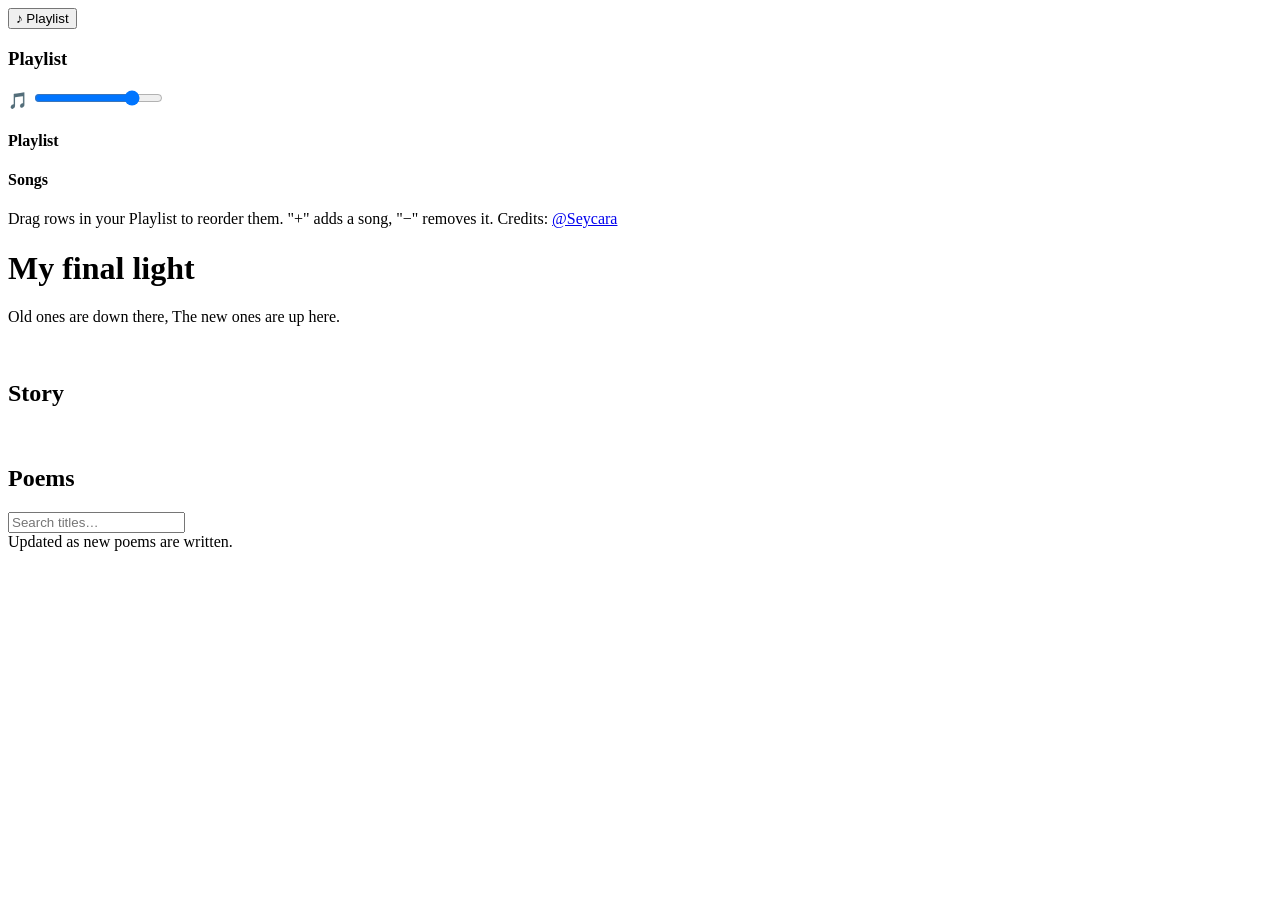
==== commit 604341bd: "Add files via upload" ====
--- a/index.html
+++ b/index.html
@@ -10,18 +10,22 @@
 <meta property="og:title" content="The Final Light">
 <meta property="og:description" content="A small collection of poems that I have written">
 <meta property="og:url" content="https://flowercombsy.github.io/My-Poetry-is-Bad/">
-<meta property="og:image" content="https://flowercombsy.github.io/My-Poetry-is-Bad/preview.png">
+<meta property="og:image" content="https://flowercombsy.github.io/My-Poetry-is-Bad/images/preview.png">
 <meta name="twitter:card" content="summary_large_image">
 <meta name="twitter:title" content="The Final Light">
 <meta name="twitter:description" content="A small collection of poems and the stories behind them.">
-<meta name="twitter:image" content="https://flowercombsy.github.io/My-Poetry-is-Bad/preview.png">
+<meta name="twitter:image" content="https://flowercombsy.github.io/My-Poetry-is-Bad/images/preview.png">
 <meta name="theme-color" content="#0b0b0a">
 
-<link rel="icon" type="image/png" href="favicon.png">
+<link rel="icon" type="image/png" href="images/favicon.png">
 <link rel="preconnect" href="https://fonts.googleapis.com">
 <link rel="preconnect" href="https://fonts.gstatic.com" crossorigin>
 <link href="https://fonts.googleapis.com/css2?family=Cormorant+Garamond:ital,wght@0,400;0,600;1,400&family=EB+Garamond:ital,wght@0,400;0,500;1,400&display=swap" rel="stylesheet">
-<link rel="stylesheet" href="style.css">
+
+<!-- styles, split by what they're responsible for -->
+<link rel="stylesheet" href="styles/main.css">
+<link rel="stylesheet" href="styles/entries.css">
+<link rel="stylesheet" href="styles/playlist.css">
 </head>
 <body>
 
@@ -35,9 +39,19 @@
     <input type="range" id="volume-slider" min="0" max="1" step="0.01" value="0.8">
   </div>
 
-  <div class="track-list" id="track-list"></div>
+  <div class="playlist-columns">
+    <div class="playlist-column-wrap">
+      <h4>Playlist</h4>
+      <div class="track-list" id="playlist-column"></div>
+    </div>
+    <div class="divider"></div>
+    <div class="playlist-column-wrap">
+      <h4>Songs</h4>
+      <div class="track-list" id="songs-column"></div>
+    </div>
+  </div>
 
-  <p class="playlist-note">Just a simple playlist, adding requested songs if wanted.
+  <p class="playlist-note">Drag rows in your Playlist to reorder them. "+" adds a song, "−" removes it.
 Credits: <a href="https://www.youtube.com/@Seycara" target="_blank" rel="noopener">@Seycara</a></p>
 </div>
 
@@ -48,16 +62,24 @@
 
 <main>
 
+  <!--story column (left)-->
   <section id="story">
-    <h2>Story</h2>
+    <div class="section-heading">
+      <img src="images/story-cover.png" alt="" class="section-icon">
+      <h2>Story</h2>
+    </div>
     <div class="entry-list" id="story-list"></div>
   </section>
 
   <div class="divider"></div>
 
+  <!--poems column (right)-->
   <section id="poems">
     <div class="poems-header">
-      <h2>Poems</h2>
+      <div class="section-heading">
+        <img src="images/poem-cover.png" alt="" class="section-icon">
+        <h2>Poems</h2>
+      </div>
       <input type="text" id="poem-search" class="poem-search" placeholder="Search titles…" aria-label="Search poem titles">
     </div>
     <div class="entry-list" id="poem-list"></div>
@@ -69,8 +91,18 @@
   Updated as new poems are written.
 </footer>
 
-<script src="content.js"></script>
-<script src="player.js"></script>
+<!-- content — this is what to edit to add poems/stories -->
+<script src="scripts/content/stories.js"></script>
+<script src="scripts/content/poems.js"></script>
+
+<!-- player — the music engine + its on-screen panel -->
+<script src="scripts/player/songs-library.js"></script>
+<script src="scripts/player/playlist-store.js"></script>
+<script src="scripts/player/player-core.js"></script>
+<script src="scripts/player/player-ui.js"></script>
+
+<!-- this page's own rendering -->
+<script src="scripts/pages/home.js"></script>
 
 </body>
 </html>
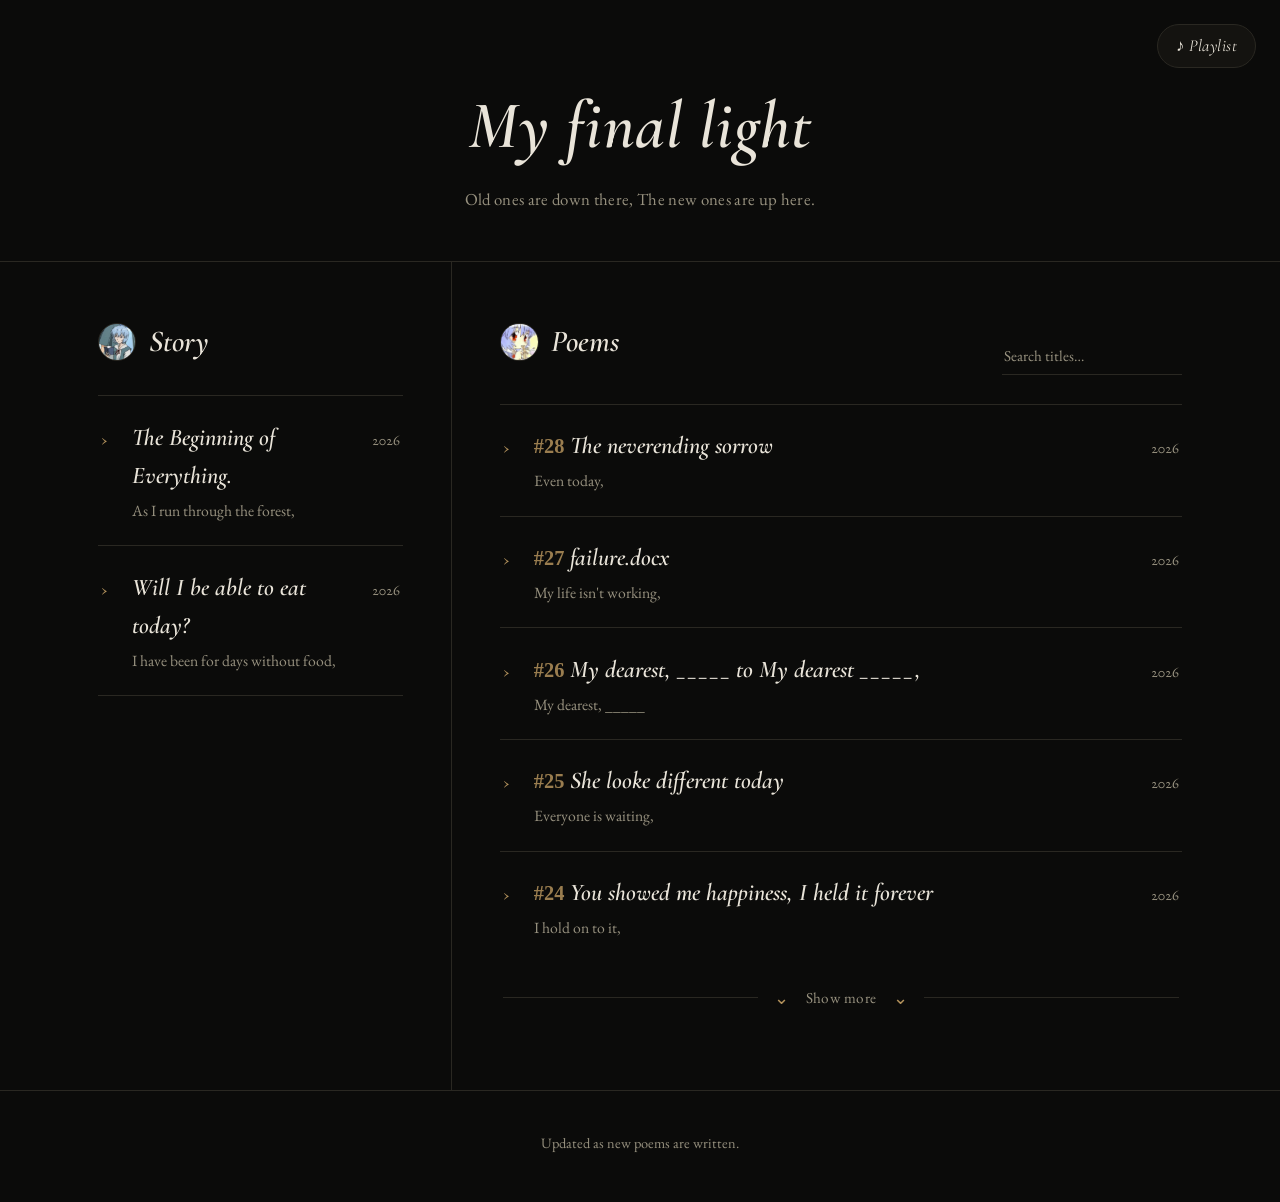
==== commit 2075b544: "prototype" ====
--- a/index.html
+++ b/index.html
@@ -22,7 +22,6 @@
 <link rel="preconnect" href="https://fonts.gstatic.com" crossorigin>
 <link href="https://fonts.googleapis.com/css2?family=Cormorant+Garamond:ital,wght@0,400;0,600;1,400&family=EB+Garamond:ital,wght@0,400;0,500;1,400&display=swap" rel="stylesheet">
 
-<!-- styles, split by what they're responsible for -->
 <link rel="stylesheet" href="styles/main.css">
 <link rel="stylesheet" href="styles/entries.css">
 <link rel="stylesheet" href="styles/playlist.css">
@@ -51,7 +50,7 @@
     </div>
   </div>
 
-  <p class="playlist-note">Drag rows in your Playlist to reorder them. "+" adds a song, "−" removes it.
+  <p class="playlist-note">"+" adds a song to your Playlist, "−" removes it, drag to reorder.
 Credits: <a href="https://www.youtube.com/@Seycara" target="_blank" rel="noopener">@Seycara</a></p>
 </div>
 
@@ -62,7 +61,6 @@
 
 <main>
 
-  <!--story column (left)-->
   <section id="story">
     <div class="section-heading">
       <img src="images/story-cover.png" alt="" class="section-icon">
@@ -73,7 +71,6 @@
 
   <div class="divider"></div>
 
-  <!--poems column (right)-->
   <section id="poems">
     <div class="poems-header">
       <div class="section-heading">
@@ -91,17 +88,14 @@
   Updated as new poems are written.
 </footer>
 
-<!-- content — this is what to edit to add poems/stories -->
 <script src="scripts/content/stories.js"></script>
 <script src="scripts/content/poems.js"></script>
 
-<!-- player — the music engine + its on-screen panel -->
 <script src="scripts/player/songs-library.js"></script>
 <script src="scripts/player/playlist-store.js"></script>
 <script src="scripts/player/player-core.js"></script>
 <script src="scripts/player/player-ui.js"></script>
 
-<!-- this page's own rendering -->
 <script src="scripts/pages/home.js"></script>
 
 </body>
--- a/styles/main.css
+++ b/styles/main.css
@@ -0,0 +1,107 @@
+/* shared on every page — you don't need to edit this file */
+
+:root{
+  --bg: #0b0b0a;
+  --ink: #e9e4d9;
+  --ink-dim: #97917f;
+  --hair: #2a2822;
+  --brass: #b3925c;
+}
+
+*{ box-sizing: border-box; }
+
+html, body{
+  margin: 0;
+  padding: 0;
+  background: var(--bg);
+  color: var(--ink);
+}
+
+body{
+  font-family: "EB Garamond", Georgia, serif;
+  font-size: 19px;
+  line-height: 1.6;
+}
+
+a{ color: inherit; text-decoration: none; }
+
+::selection{
+  background: var(--brass);
+  color: #0b0b0a;
+}
+
+/* header — site title up top */
+
+header{
+  padding: 4.5rem 2rem 3rem;
+  text-align: center;
+  border-bottom: 1px solid var(--hair);
+}
+
+header h1{
+  font-family: "Cormorant Garamond", serif;
+  font-weight: 600;
+  font-style: italic;
+  font-size: clamp(2.6rem, 6vw, 4.2rem);
+  margin: 0 0 0.4rem;
+  letter-spacing: 0.01em;
+}
+
+header p{
+  margin: 0;
+  color: var(--ink-dim);
+  font-size: 1.05rem;
+  letter-spacing: 0.02em;
+}
+
+/* section heading style, reused everywhere */
+
+h2{
+  font-family: "Cormorant Garamond", serif;
+  font-weight: 600;
+  font-style: italic;
+  font-size: 1.9rem;
+  margin: 0 0 1.8rem;
+  color: var(--ink);
+}
+
+/* small circular icon next to a section heading — used on the
+   home page next to "Story" and "Poems" */
+
+.section-heading{
+  display: flex;
+  align-items: center;
+  gap: 0.8rem;
+  margin-bottom: 1.8rem;
+}
+
+.section-heading h2{
+  margin-bottom: 0;
+}
+
+.section-icon{
+  width: 2.4rem;
+  height: 2.4rem;
+  border-radius: 50%;
+  object-fit: cover;
+  border: 1px solid var(--hair);
+}
+
+.empty-note{
+  color: var(--ink-dim);
+  font-style: italic;
+}
+
+footer{
+  text-align: center;
+  padding: 2.5rem 1rem 3rem;
+  color: var(--ink-dim);
+  font-size: 0.9rem;
+  border-top: 1px solid var(--hair);
+}
+
+@media (prefers-reduced-motion: reduce){
+  *{
+    transition: none !important;
+  }
+}
--- a/styles/entries.css
+++ b/styles/entries.css
@@ -0,0 +1,177 @@
+/* the Story / Poems lists on the home page — you don't need to edit this file */
+
+main{
+  display: grid;
+  grid-template-columns: minmax(240px, 34%) 1px minmax(0, 1fr);
+  max-width: 1180px;
+  margin: 0 auto;
+  min-height: 60vh;
+}
+
+.divider{
+  background: var(--hair);
+}
+
+section{
+  padding: 3.5rem 3rem;
+}
+
+.poems-header{
+  display: flex;
+  align-items: baseline;
+  justify-content: space-between;
+  gap: 1rem;
+  flex-wrap: wrap;
+}
+
+.poem-search{
+  background: none;
+  border: none;
+  border-bottom: 1px solid var(--hair);
+  color: var(--ink);
+  font-family: "EB Garamond", Georgia, serif;
+  font-size: 0.95rem;
+  padding: 0.3rem 0.1rem 0.5rem;
+  width: 180px;
+  max-width: 100%;
+  margin-bottom: 1.8rem;
+  transition: border-color 0.2s ease;
+}
+
+.poem-search::placeholder{
+  color: var(--ink-dim);
+}
+
+.poem-search:focus{
+  outline: none;
+  border-color: var(--brass);
+}
+
+.entry-number{
+  color: var(--brass);
+  font-style: normal;
+  font-size: 0.85em;
+  opacity: 0.85;
+}
+
+.entry-list{
+  display: flex;
+  flex-direction: column;
+}
+
+.entry{
+  display: block;
+  border-top: 1px solid var(--hair);
+}
+
+.entry:last-child{
+  border-bottom: 1px solid var(--hair);
+}
+
+.entry-row{
+  width: 100%;
+  cursor: pointer;
+  padding: 1.4rem 0.2rem;
+  display: flex;
+  align-items: baseline;
+  gap: 1.2rem;
+}
+
+.entry:focus-visible{
+  outline: 1px solid var(--brass);
+  outline-offset: 4px;
+}
+
+.entry-mark{
+  flex: none;
+  width: 0.7rem;
+  color: var(--brass);
+  font-size: 1.1rem;
+  line-height: 1;
+  margin-top: 0.15rem;
+  transition: transform 0.25s ease;
+}
+
+.entry:hover .entry-mark{
+  transform: translateX(3px);
+}
+
+.entry-heading{
+  flex: 1;
+  min-width: 0;
+}
+
+.entry-title{
+  font-family: "Cormorant Garamond", serif;
+  font-style: italic;
+  font-size: 1.5rem;
+  font-weight: 600;
+  display: block;
+  transition: color 0.2s ease;
+}
+
+.entry:hover .entry-title{
+  color: var(--brass);
+}
+
+.entry-preview{
+  color: var(--ink-dim);
+  font-size: 0.98rem;
+  display: block;
+  margin-top: 0.15rem;
+  white-space: nowrap;
+  overflow: hidden;
+  text-overflow: ellipsis;
+}
+
+.entry-date{
+  flex: none;
+  color: var(--ink-dim);
+  font-size: 0.92rem;
+  font-variant-numeric: oldstyle-nums;
+}
+
+.load-more{
+  width: 100%;
+  background: none;
+  border: none;
+  color: var(--ink-dim);
+  font-family: "EB Garamond", Georgia, serif;
+  font-size: 0.95rem;
+  letter-spacing: 0.03em;
+  cursor: pointer;
+  padding: 1.6rem 0.2rem;
+  display: flex;
+  align-items: center;
+  gap: 1rem;
+  transition: color 0.2s ease;
+}
+
+.load-more:hover{
+  color: var(--brass);
+}
+
+.load-more-line{
+  flex: 1;
+  height: 1px;
+  background: var(--hair);
+}
+
+.load-more-icon{
+  color: var(--brass);
+  font-size: 1.1rem;
+  line-height: 1;
+}
+
+@media (max-width: 760px){
+  main{
+    grid-template-columns: 1fr;
+  }
+  .divider{
+    display: none;
+  }
+  section{
+    padding: 2.5rem 1.5rem;
+    border-bottom: 1px solid var(--hair);
+  }
+}
--- a/styles/playlist.css
+++ b/styles/playlist.css
@@ -0,0 +1,210 @@
+/* the music panel — top-right dropdown, present on every page */
+
+.playlist-tab{
+  position: fixed;
+  top: 1.5rem;
+  right: 1.5rem;
+  z-index: 20;
+  background: #141310;
+  border: 1px solid var(--hair);
+  color: var(--ink);
+  font-family: "Cormorant Garamond", serif;
+  font-style: italic;
+  font-size: 1.05rem;
+  letter-spacing: 0.03em;
+  padding: 0.65rem 1.1rem;
+  border-radius: 999px;
+  cursor: pointer;
+  transition: background 0.2s ease, color 0.2s ease;
+}
+
+.playlist-tab:hover{
+  color: var(--brass);
+  background: #1a1814;
+}
+
+.playlist-panel{
+  position: fixed;
+  top: 4.3rem;
+  right: 1.5rem;
+  width: 420px;
+  max-width: calc(100vw - 2rem);
+  max-height: calc(100vh - 6rem);
+  overflow-y: auto;
+  background: #0e0d0b;
+  border: 1px solid var(--hair);
+  border-radius: 12px;
+  box-shadow: 0 12px 40px rgba(0,0,0,0.5);
+  z-index: 19;
+  padding: 1.6rem;
+  display: flex;
+  flex-direction: column;
+  opacity: 0;
+  transform: translateY(-8px);
+  pointer-events: none;
+  transition: opacity 0.25s ease, transform 0.25s ease;
+}
+
+.playlist-panel.open{
+  opacity: 1;
+  transform: translateY(0);
+  pointer-events: auto;
+}
+
+.playlist-panel h3{
+  font-family: "Cormorant Garamond", serif;
+  font-weight: 600;
+  font-style: italic;
+  font-size: 1.4rem;
+  margin: 0 0 1.2rem;
+  color: var(--ink);
+}
+
+.volume-control{
+  display: flex;
+  align-items: center;
+  gap: 0.6rem;
+  margin-bottom: 1.3rem;
+  color: var(--ink-dim);
+  font-size: 0.85rem;
+}
+
+.volume-control input[type="range"]{
+  flex: 1;
+  accent-color: var(--brass);
+}
+
+.playlist-columns{
+  display: grid;
+  grid-template-columns: 1fr 1px 1fr;
+  gap: 1rem;
+}
+
+.playlist-column-wrap{
+  display: flex;
+  flex-direction: column;
+  min-width: 0;
+}
+
+.playlist-column-wrap h4{
+  font-family: "Cormorant Garamond", serif;
+  font-style: italic;
+  font-weight: 600;
+  font-size: 1.05rem;
+  margin: 0 0 0.6rem;
+  color: var(--ink-dim);
+}
+
+.playlist-columns .divider{
+  background: var(--hair);
+}
+
+.track-list{
+  display: flex;
+  flex-direction: column;
+  gap: 0.15rem;
+}
+
+.track-row{
+  display: flex;
+  align-items: center;
+  gap: 0.4rem;
+  padding: 0.45rem 0.1rem;
+  border-top: 1px solid var(--hair);
+}
+
+.track-list .track-row:last-child{
+  border-bottom: 1px solid var(--hair);
+}
+
+.track-row.playing .track-name{
+  color: var(--brass);
+}
+
+.track-row.dragging{
+  opacity: 0.4;
+}
+
+#playlist-column .track-row{
+  cursor: grab;
+}
+
+.track-play{
+  flex: none;
+  width: 1.7rem;
+  height: 1.7rem;
+  border-radius: 50%;
+  border: 1px solid var(--hair);
+  background: none;
+  color: var(--ink);
+  cursor: pointer;
+  font-size: 0.75rem;
+  display: flex;
+  align-items: center;
+  justify-content: center;
+  transition: border-color 0.2s ease, color 0.2s ease;
+}
+
+.track-play:hover{
+  border-color: var(--brass);
+  color: var(--brass);
+}
+
+.track-name{
+  flex: 1;
+  min-width: 0;
+  font-size: 0.85rem;
+  white-space: nowrap;
+  overflow: hidden;
+  text-overflow: ellipsis;
+}
+
+.track-action{
+  flex: none;
+  width: 1.5rem;
+  height: 1.5rem;
+  border-radius: 50%;
+  border: 1px solid var(--hair);
+  background: none;
+  color: var(--ink-dim);
+  cursor: pointer;
+  font-size: 0.9rem;
+  line-height: 1;
+  display: flex;
+  align-items: center;
+  justify-content: center;
+  transition: border-color 0.2s ease, color 0.2s ease;
+}
+
+.track-action:hover{
+  border-color: var(--brass);
+  color: var(--brass);
+}
+
+.playlist-note{
+  margin-top: 1.2rem;
+  font-size: 0.85rem;
+  color: var(--ink-dim);
+  line-height: 1.5;
+}
+
+.playlist-note a{
+  color: var(--brass);
+  text-decoration: underline;
+}
+
+@media (max-width: 640px){
+  .playlist-panel{
+    right: 1rem;
+    left: 1rem;
+    width: auto;
+  }
+  .playlist-columns{
+    grid-template-columns: 1fr;
+    grid-template-rows: auto 1px auto;
+  }
+  .playlist-columns .divider{
+    height: 1px;
+    width: 100%;
+  }
+}
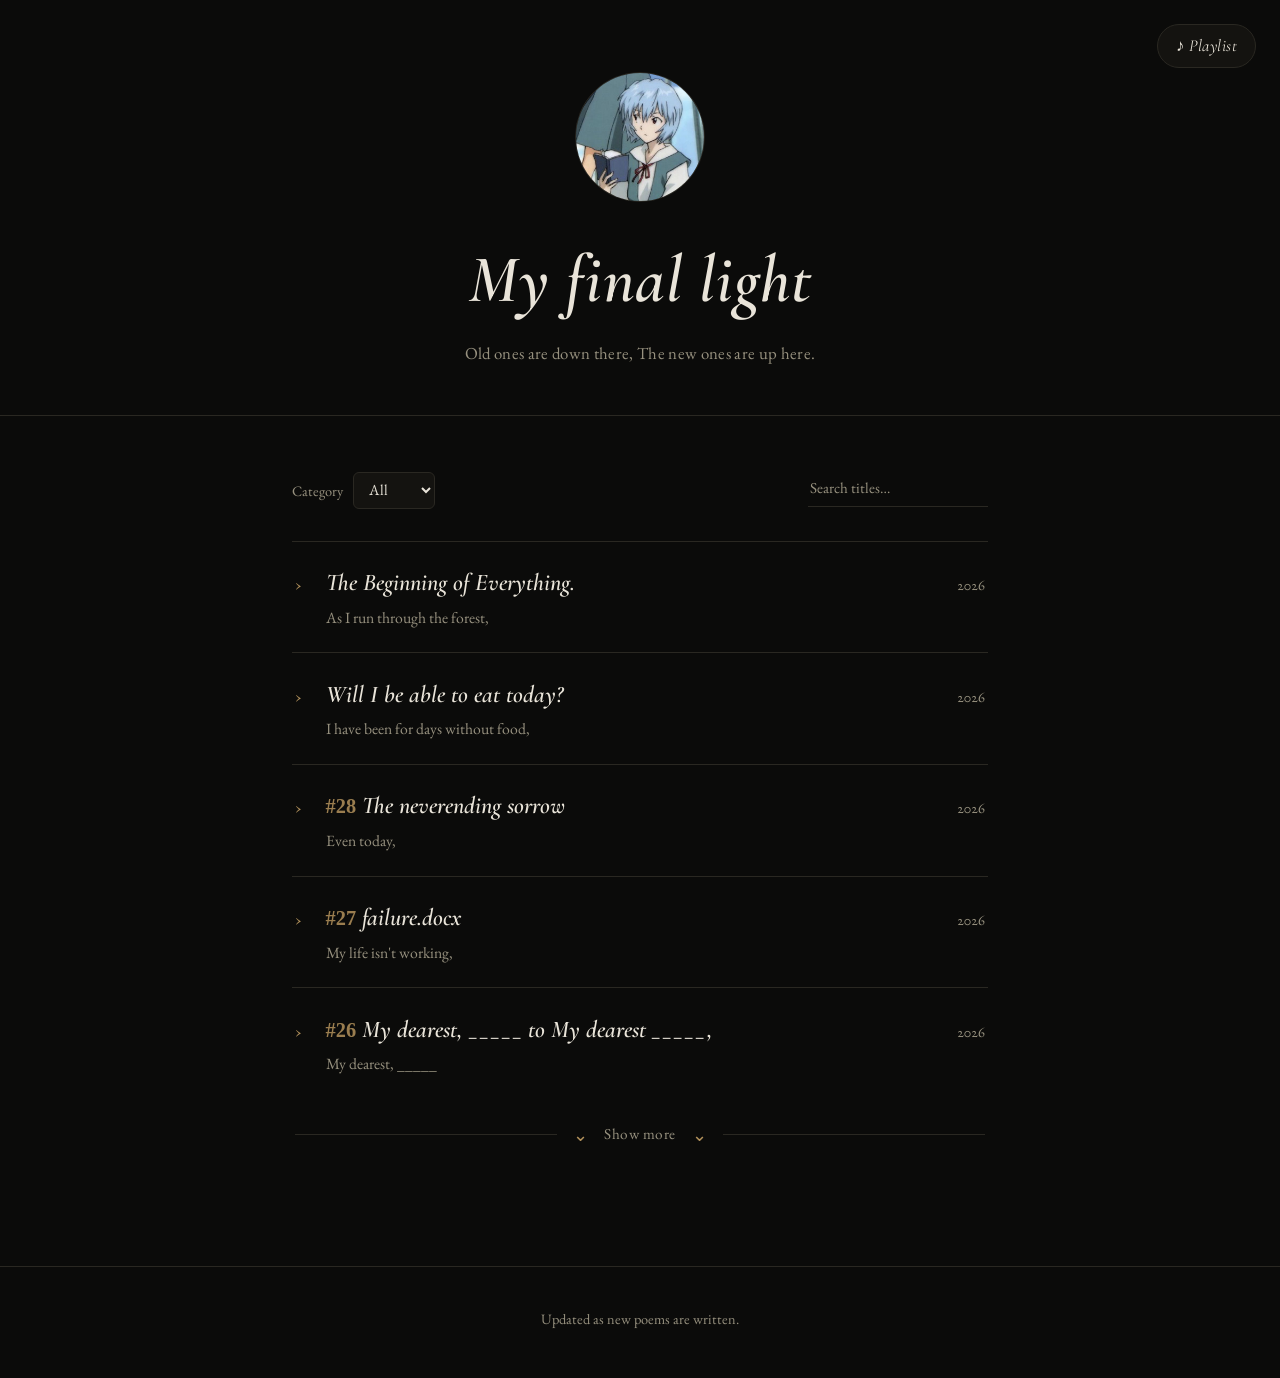
==== commit 93ab0b36: "prototype 2" ====
--- a/index.html
+++ b/index.html
@@ -55,32 +55,26 @@
 </div>
 
 <header>
+  <img src="images/preview.png" alt="" class="site-cover">
   <h1>My final light</h1>
   <p>Old ones are down there, The new ones are up here.</p>
 </header>
 
-<main>
+<main class="list-page">
 
-  <section id="story">
-    <div class="section-heading">
-      <img src="images/story-cover.png" alt="" class="section-icon">
-      <h2>Story</h2>
-    </div>
-    <div class="entry-list" id="story-list"></div>
-  </section>
+  <div class="list-controls">
+    <label class="category-select-wrap">
+      <span>Category</span>
+      <select id="category-select">
+        <option value="all">All</option>
+        <option value="story">Story</option>
+        <option value="poem">Poems</option>
+      </select>
+    </label>
+    <input type="text" id="entry-search" class="poem-search" placeholder="Search titles…" aria-label="Search titles">
+  </div>
 
-  <div class="divider"></div>
-
-  <section id="poems">
-    <div class="poems-header">
-      <div class="section-heading">
-        <img src="images/poem-cover.png" alt="" class="section-icon">
-        <h2>Poems</h2>
-      </div>
-      <input type="text" id="poem-search" class="poem-search" placeholder="Search titles…" aria-label="Search poem titles">
-    </div>
-    <div class="entry-list" id="poem-list"></div>
-  </section>
+  <div class="entry-list" id="entry-list"></div>
 
 </main>
 
--- a/styles/entries.css
+++ b/styles/entries.css
@@ -1,27 +1,52 @@
-/* the Story / Poems lists on the home page — you don't need to edit this file */
+/* the merged Story+Poems list on the home page — you don't need to edit this file */
 
-main{
-  display: grid;
-  grid-template-columns: minmax(240px, 34%) 1px minmax(0, 1fr);
-  max-width: 1180px;
-  margin: 0 auto;
-  min-height: 60vh;
+.site-cover{
+  display: block;
+  width: 130px;
+  height: 130px;
+  object-fit: cover;
+  border-radius: 50%;
+  border: 1px solid var(--hair);
+  margin: 0 auto 1.5rem;
 }
 
-.divider{
-  background: var(--hair);
+main.list-page{
+  max-width: 760px;
+  margin: 0 auto;
+  padding: 3.5rem 2rem 6rem;
 }
 
-section{
-  padding: 3.5rem 3rem;
-}
-
-.poems-header{
+.list-controls{
   display: flex;
-  align-items: baseline;
+  align-items: center;
   justify-content: space-between;
   gap: 1rem;
   flex-wrap: wrap;
+  margin-bottom: 2rem;
+}
+
+.category-select-wrap{
+  display: flex;
+  align-items: center;
+  gap: 0.6rem;
+  font-size: 0.9rem;
+  color: var(--ink-dim);
+}
+
+.category-select-wrap select{
+  background: #141310;
+  border: 1px solid var(--hair);
+  color: var(--ink);
+  font-family: "EB Garamond", Georgia, serif;
+  font-size: 0.95rem;
+  padding: 0.4rem 0.7rem;
+  border-radius: 6px;
+  cursor: pointer;
+}
+
+.category-select-wrap select:focus{
+  outline: none;
+  border-color: var(--brass);
 }
 
 .poem-search{
@@ -34,7 +59,6 @@
   padding: 0.3rem 0.1rem 0.5rem;
   width: 180px;
   max-width: 100%;
-  margin-bottom: 1.8rem;
   transition: border-color 0.2s ease;
 }
 
@@ -163,15 +187,8 @@
   line-height: 1;
 }
 
-@media (max-width: 760px){
-  main{
-    grid-template-columns: 1fr;
-  }
-  .divider{
-    display: none;
-  }
-  section{
-    padding: 2.5rem 1.5rem;
-    border-bottom: 1px solid var(--hair);
+@media (max-width: 600px){
+  main.list-page{
+    padding: 2.5rem 1.3rem 4rem;
   }
 }
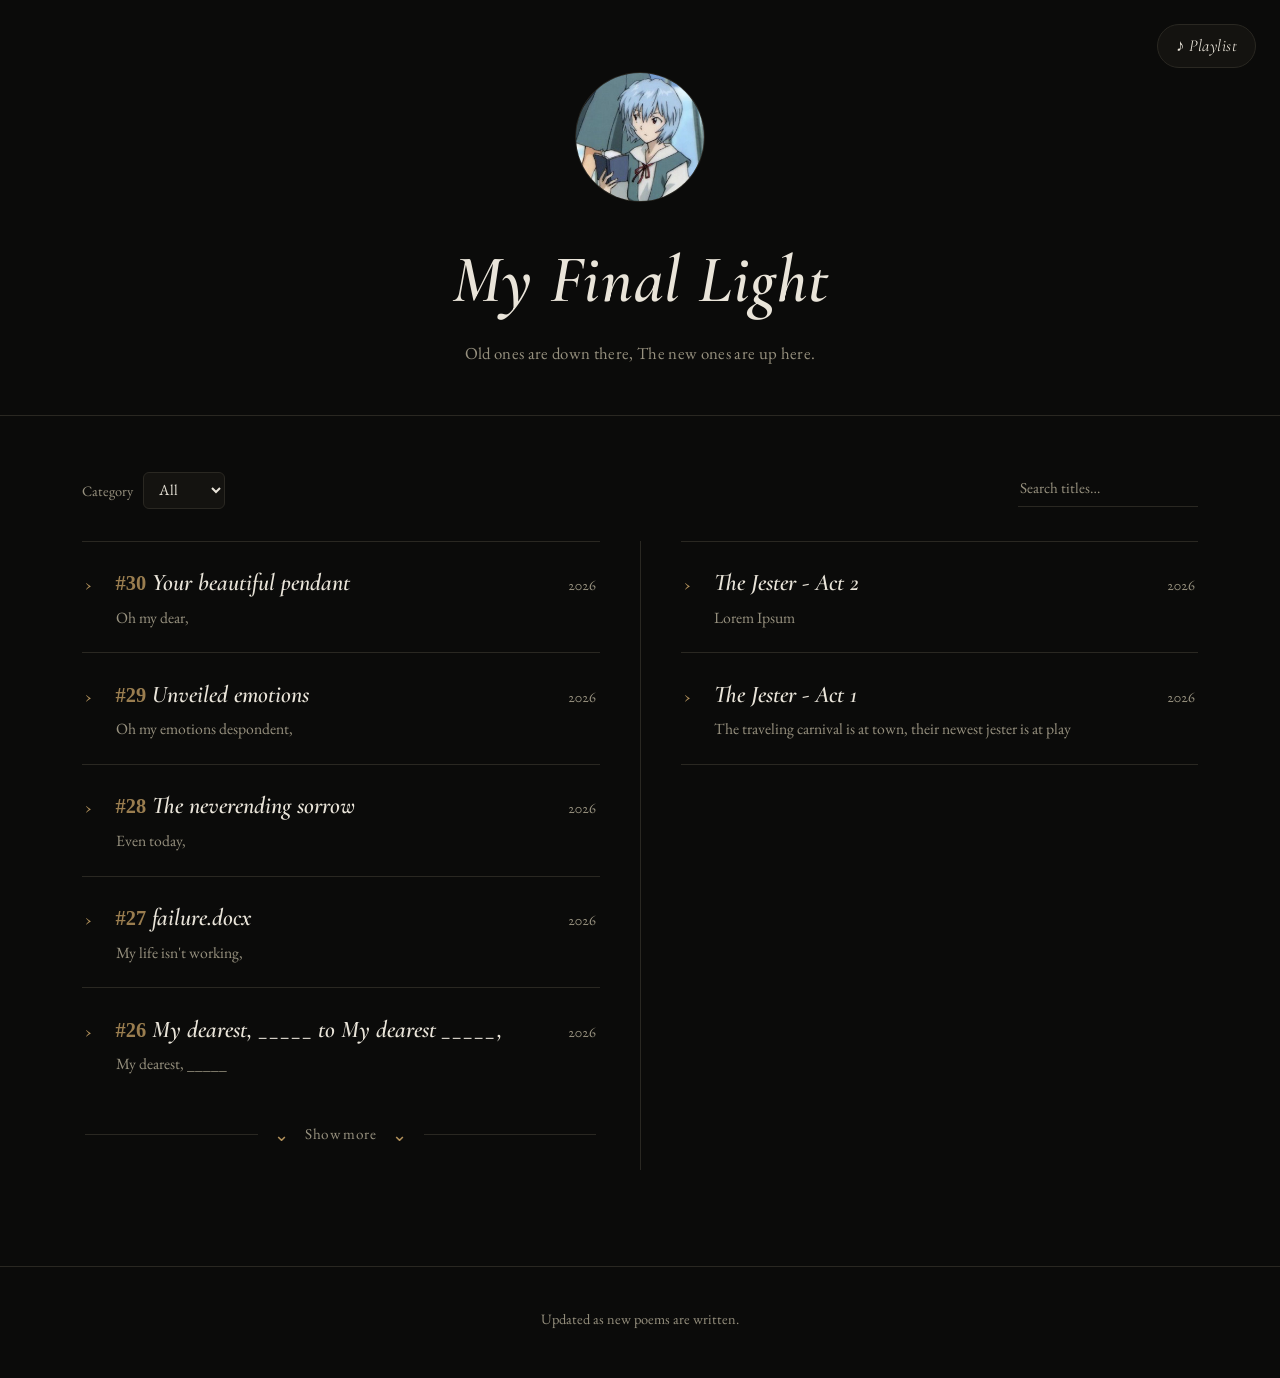
==== commit 9bde6248: "Correct header title casing in index.html" ====
--- a/index.html
+++ b/index.html
@@ -56,7 +56,7 @@
 
 <header>
   <img src="images/preview.png" alt="" class="site-cover">
-  <h1>My final light</h1>
+  <h1>My Final Light</h1>
   <p>Old ones are down there, The new ones are up here.</p>
 </header>
 
--- a/styles/entries.css
+++ b/styles/entries.css
@@ -14,6 +14,30 @@
   max-width: 760px;
   margin: 0 auto;
   padding: 3.5rem 2rem 6rem;
+  transition: max-width 0.2s ease;
+}
+
+main.list-page.wide{
+  max-width: 1180px;
+}
+
+.entry-columns{
+  display: grid;
+  grid-template-columns: 1fr 1px 1fr;
+  gap: 2.5rem;
+}
+
+.entry-columns .divider{
+  background: var(--hair);
+}
+
+@media (max-width: 760px){
+  .entry-columns{
+    grid-template-columns: 1fr;
+  }
+  .entry-columns .divider{
+    display: none;
+  }
 }
 
 .list-controls{
